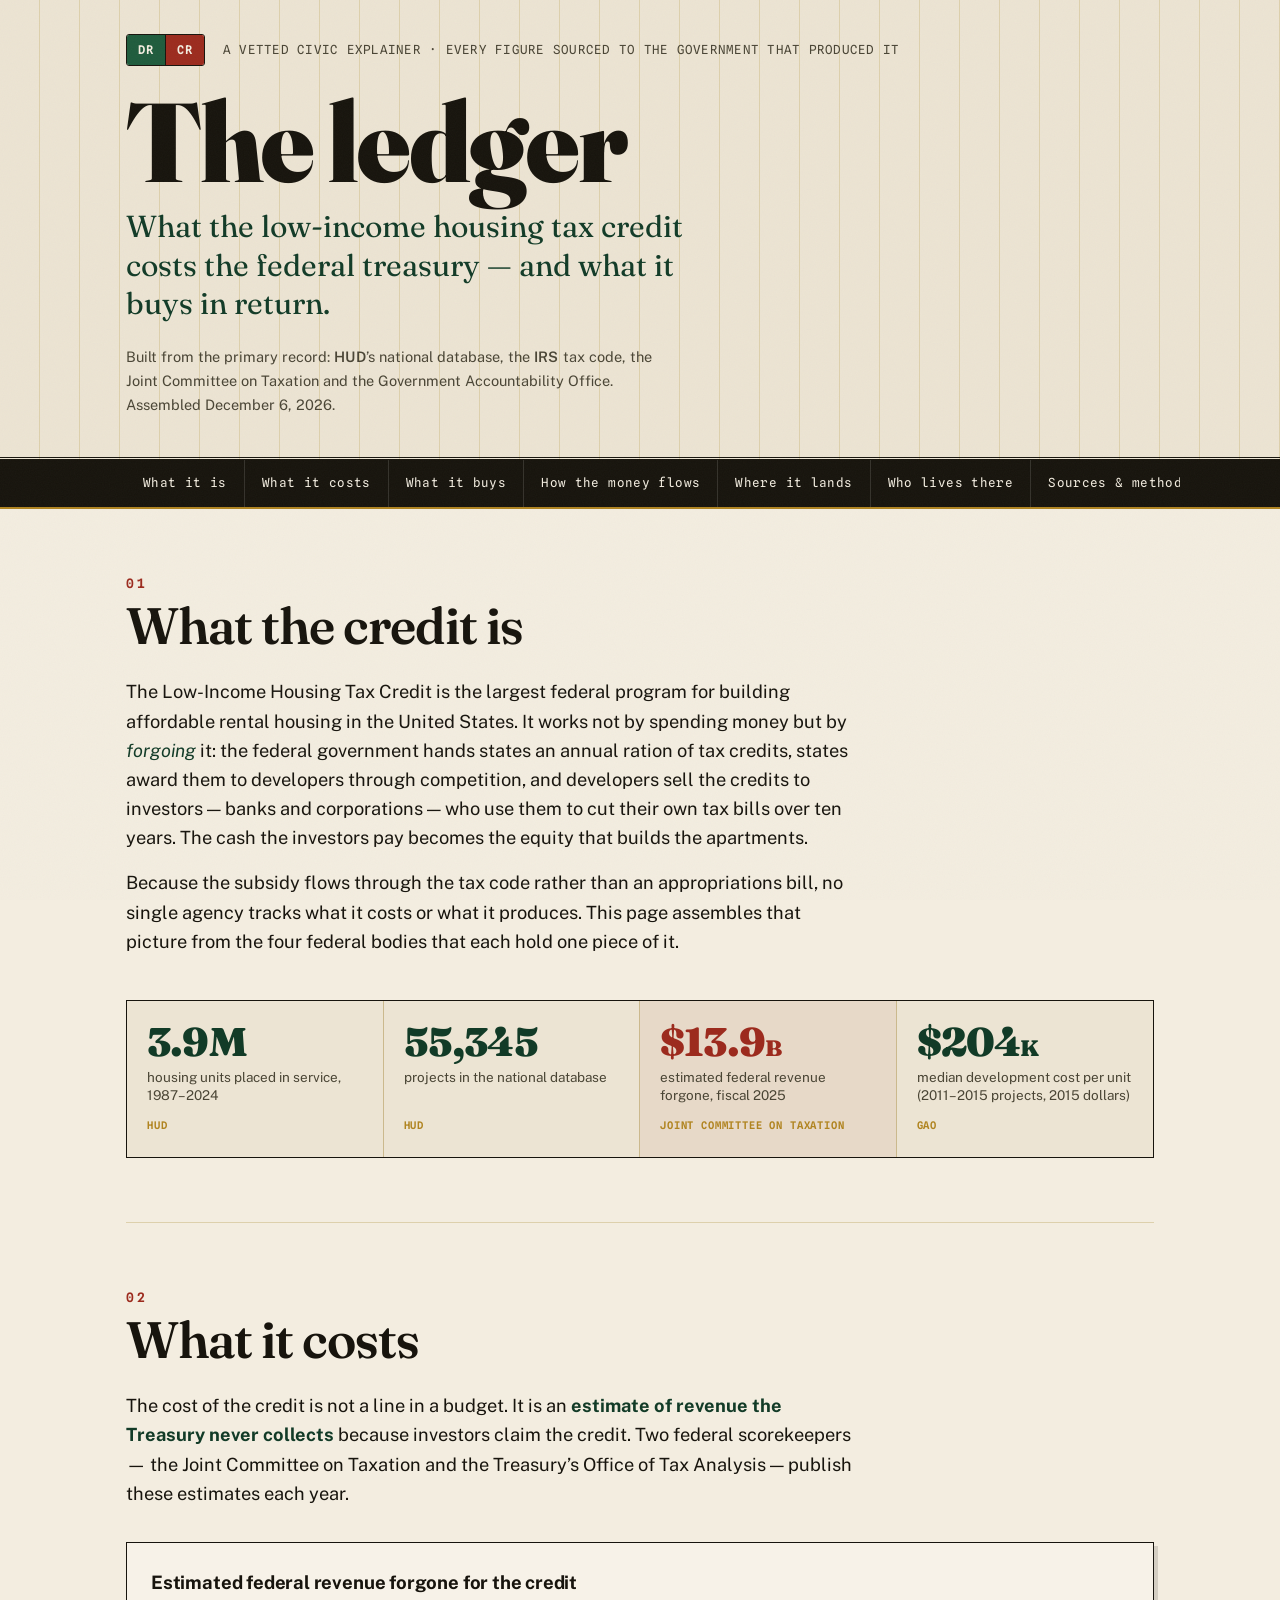
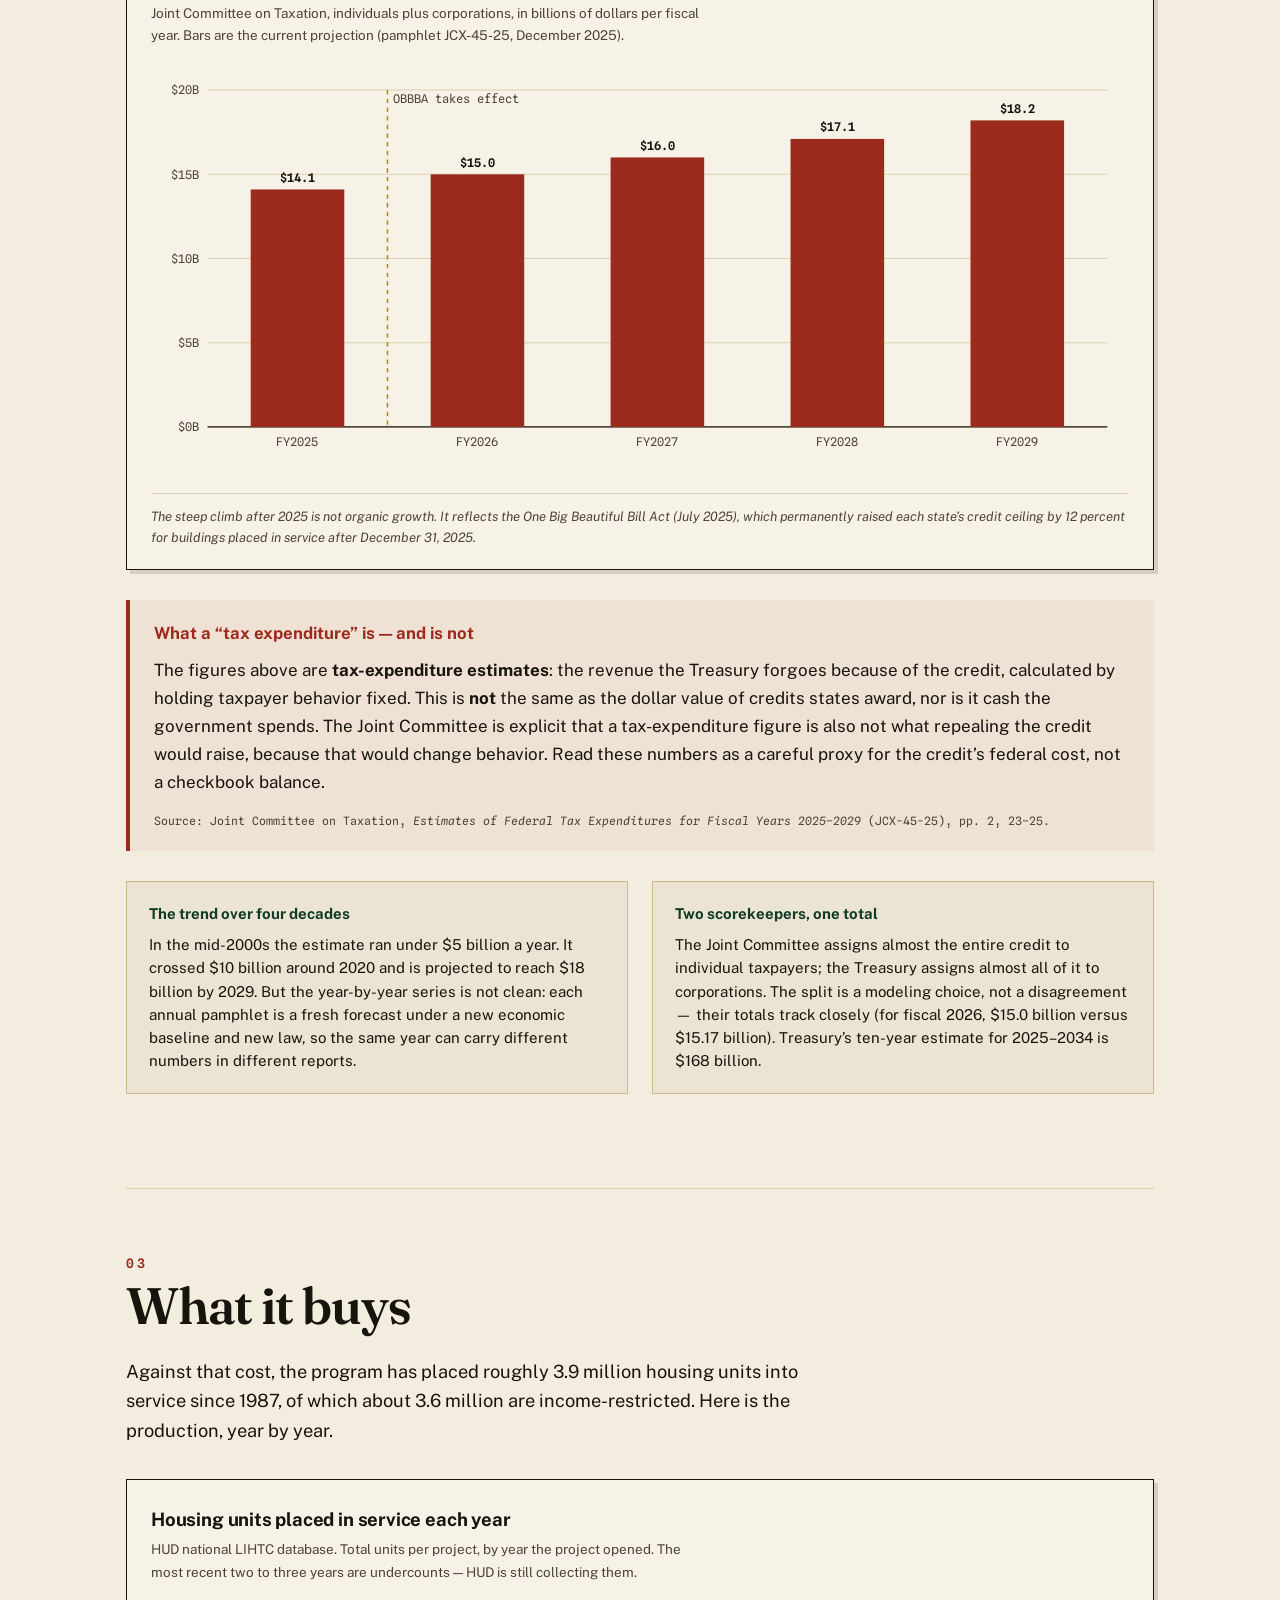
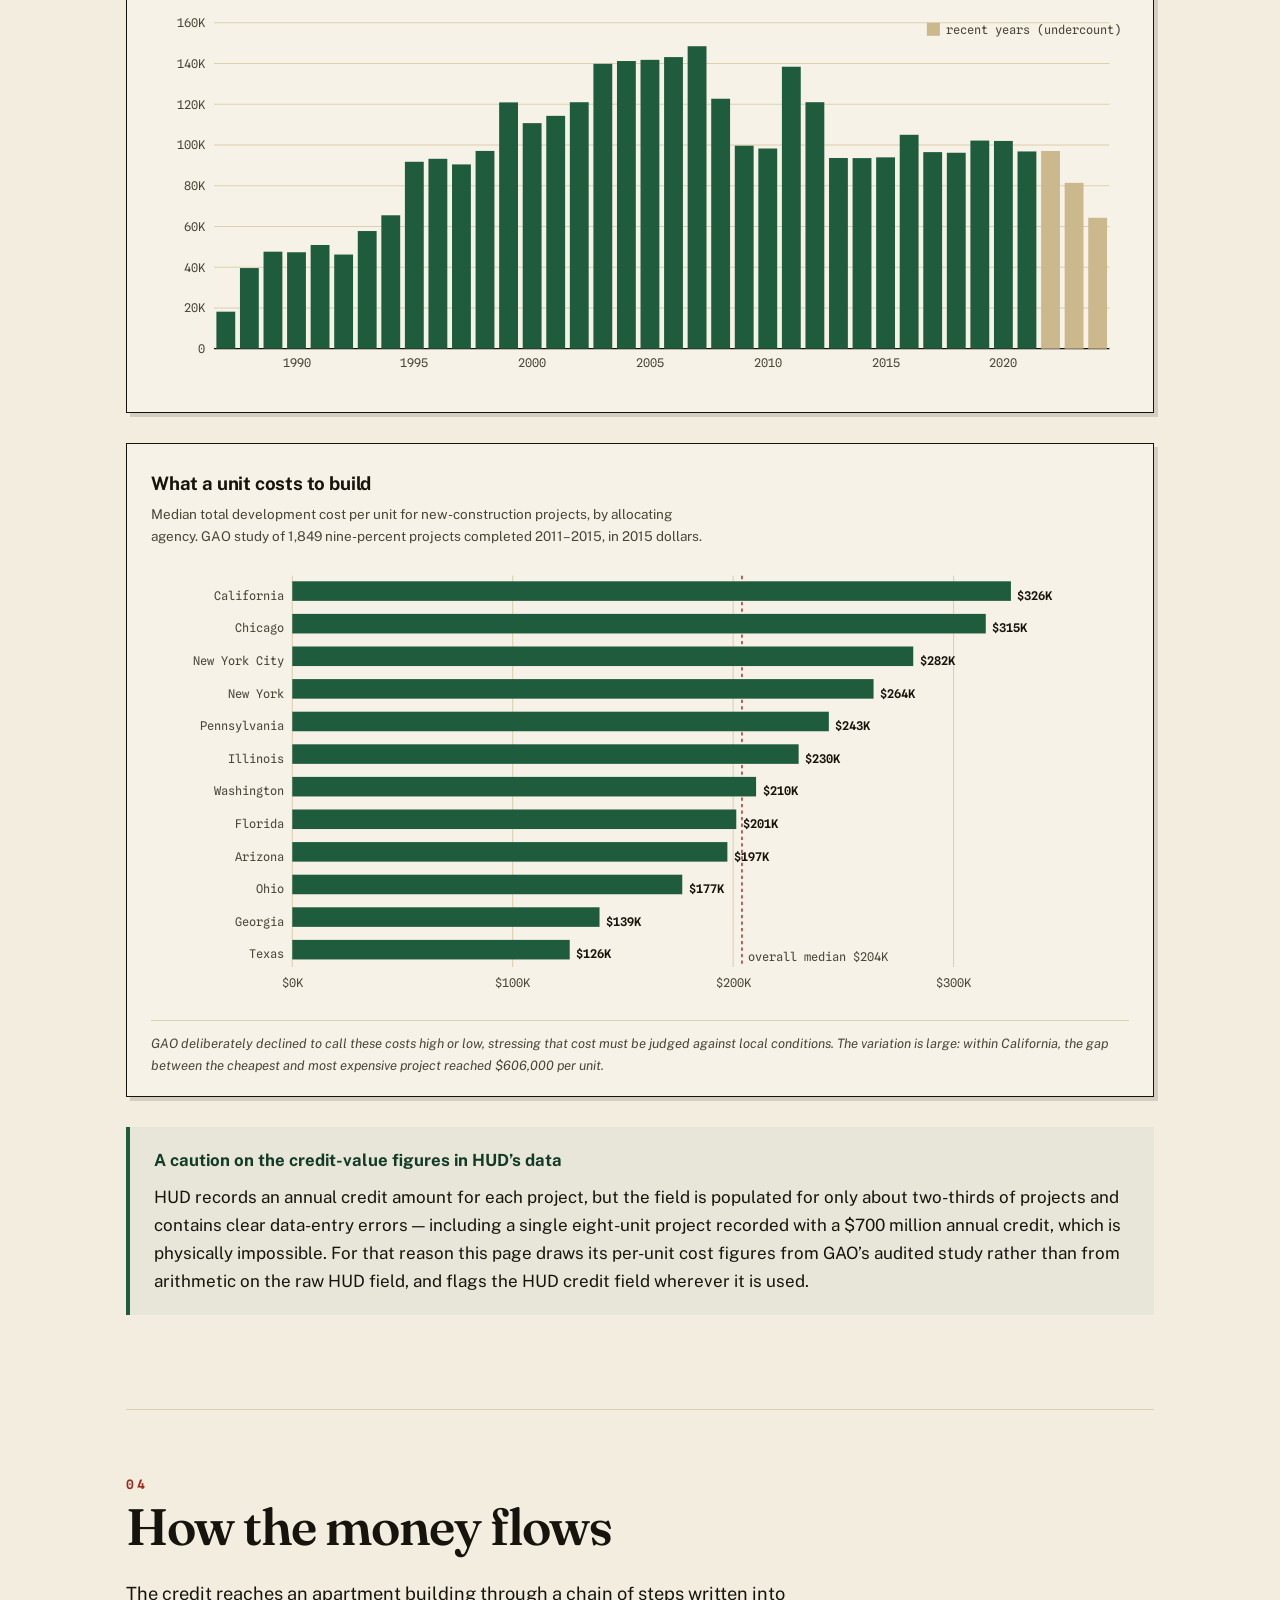
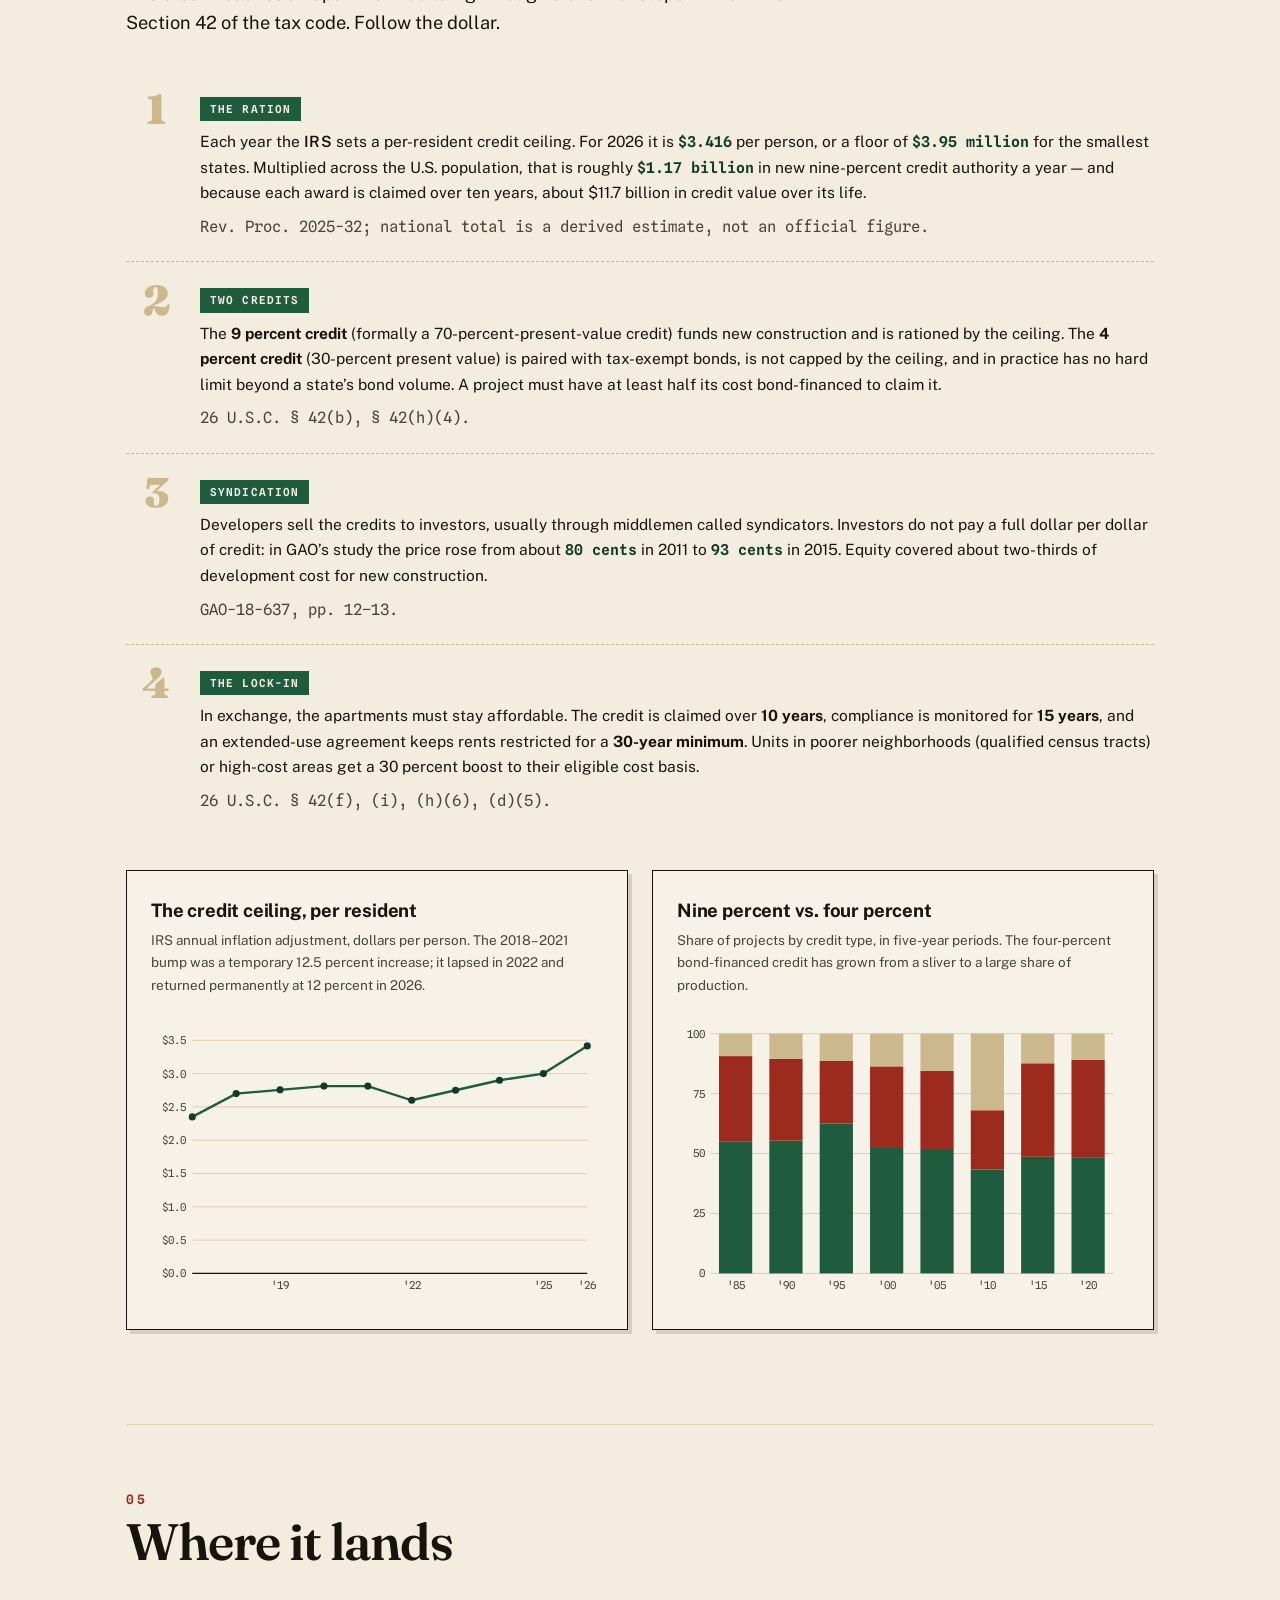
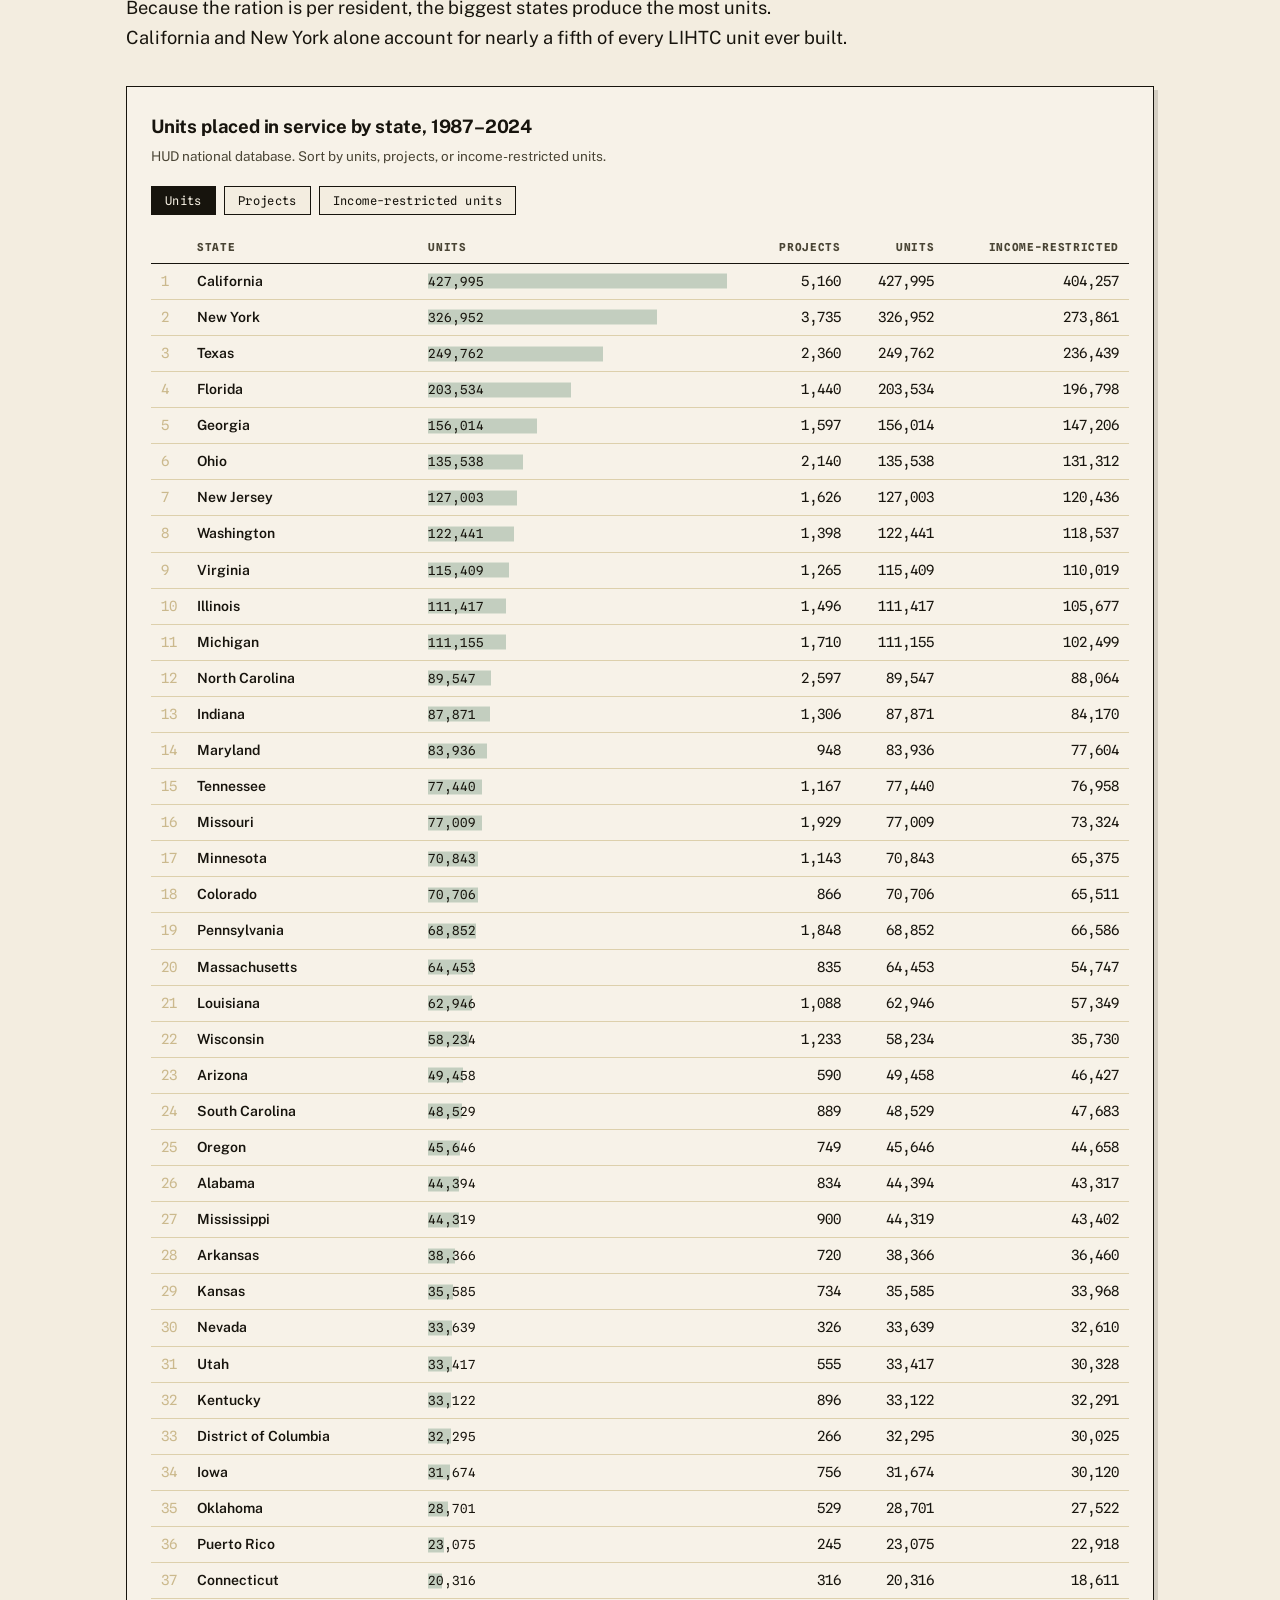
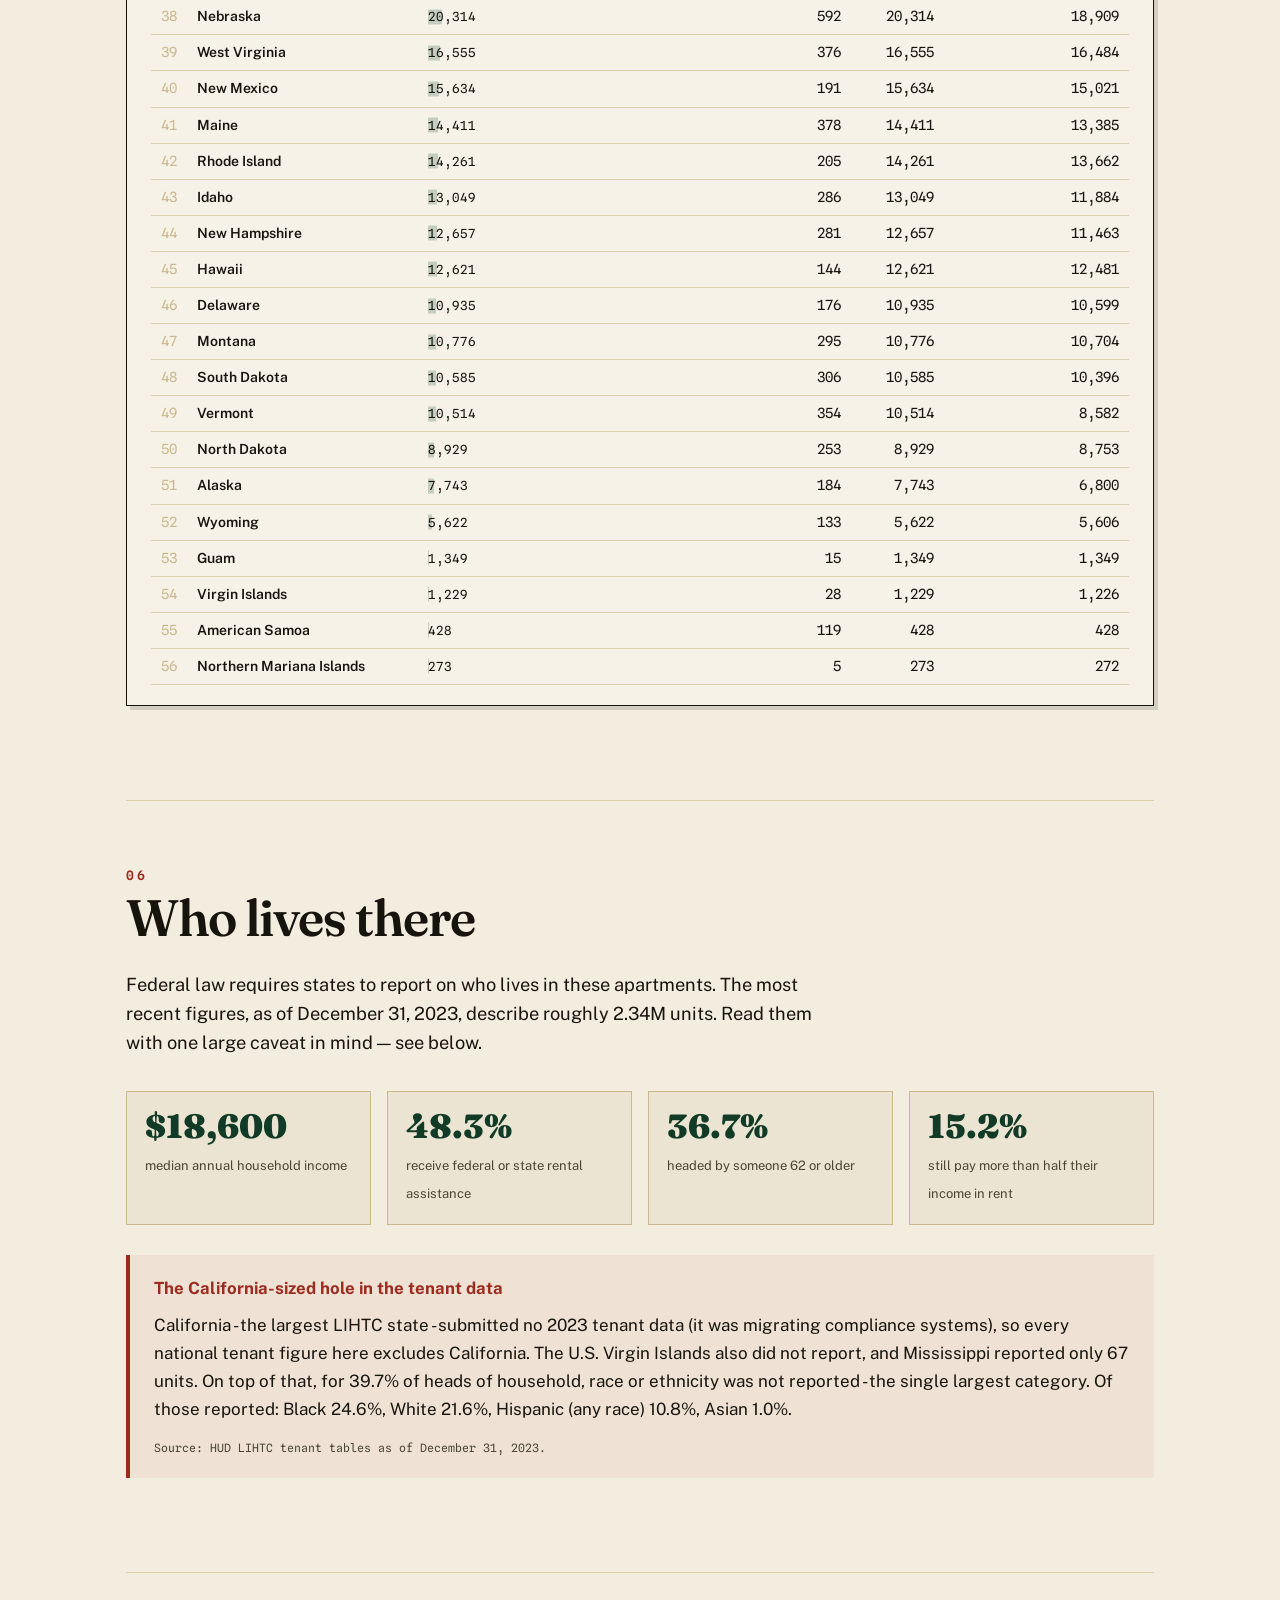
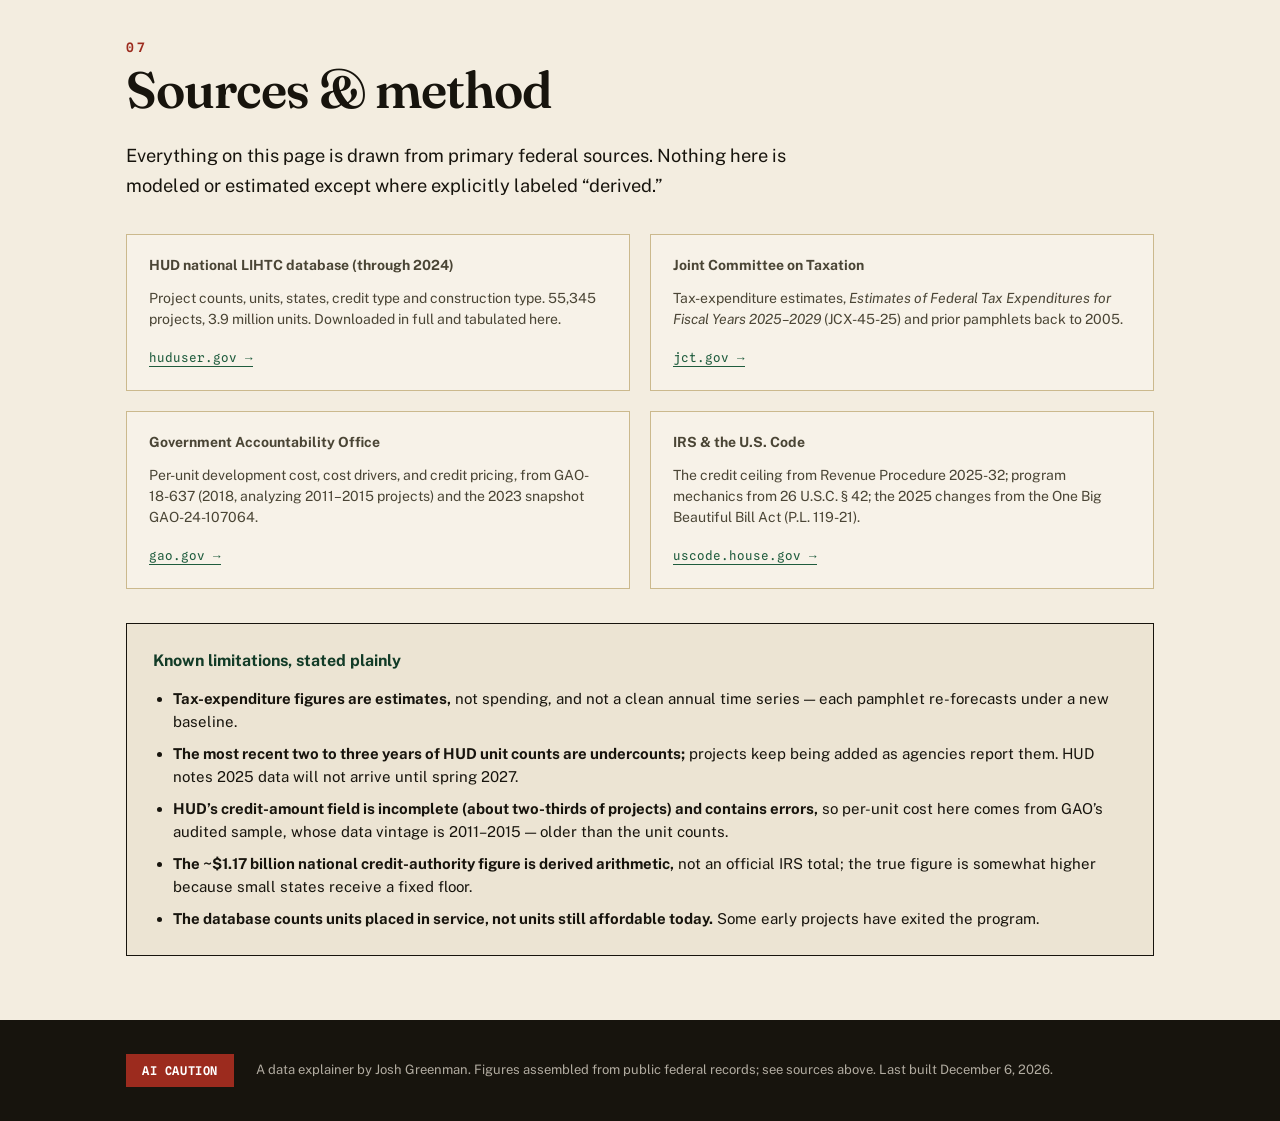
==== index.html @ c13b9214 "Serve site from repo root for GitHub Pages Co-Authored-By: Claude Opus 4.8 <noreply@anthropic.com>" ====
<!DOCTYPE html>
<html lang="en">
<head>
<meta charset="utf-8" />
<meta name="viewport" content="width=device-width, initial-scale=1" />
<title>The ledger: what the low-income housing tax credit costs, and what it buys</title>
<meta name="description" content="A carefully sourced explainer on the Low-Income Housing Tax Credit (LIHTC) — its federal cost and the housing it produces, built entirely from HUD, IRS, the Joint Committee on Taxation and GAO." />
<link rel="preconnect" href="https://fonts.googleapis.com">
<link rel="preconnect" href="https://fonts.gstatic.com" crossorigin>
<link href="https://fonts.googleapis.com/css2?family=Fraunces:opsz,wght@9..144,400;9..144,500;9..144,600;9..144,900&family=Public+Sans:ital,wght@0,400;0,500;0,600;0,700;1,400&family=Spline+Sans+Mono:wght@400;500;600&display=swap" rel="stylesheet">
<link rel="stylesheet" href="style.css" />
</head>
<body>
<div class="grain" aria-hidden="true"></div>

<header class="masthead">
  <div class="wrap">
    <div class="mast-row">
      <div class="ledger-mark" aria-hidden="true">
        <span>DR</span><span>CR</span>
      </div>
      <p class="kicker">A vetted civic explainer &middot; every figure sourced to the government that produced it</p>
    </div>
    <h1>The ledger</h1>
    <p class="subhead">What the low-income housing tax credit costs the federal treasury &mdash; and what it buys in return.</p>
    <p class="byline">Built from the primary record: <abbr>HUD</abbr>&rsquo;s national database, the <abbr>IRS</abbr> tax code, the Joint Committee on Taxation and the Government Accountability Office. <span id="build-date"></span></p>
  </div>
</header>

<nav class="tabnav" aria-label="Section navigation">
  <div class="wrap">
    <a href="#what">What it is</a>
    <a href="#cost">What it costs</a>
    <a href="#buys">What it buys</a>
    <a href="#flow">How the money flows</a>
    <a href="#where">Where it lands</a>
    <a href="#tenants">Who lives there</a>
    <a href="#method">Sources &amp; method</a>
  </div>
</nav>

<main class="wrap">

  <!-- WHAT IT IS -->
  <section id="what" class="reveal">
    <p class="sec-num">01</p>
    <h2>What the credit is</h2>
    <div class="lede">
      <p>The Low-Income Housing Tax Credit is the largest federal program for building affordable rental housing in the United States. It works not by spending money but by <em>forgoing</em> it: the federal government hands states an annual ration of tax credits, states award them to developers through competition, and developers sell the credits to investors &mdash; banks and corporations &mdash; who use them to cut their own tax bills over ten years. The cash the investors pay becomes the equity that builds the apartments.</p>
      <p>Because the subsidy flows through the tax code rather than an appropriations bill, no single agency tracks what it costs or what it produces. This page assembles that picture from the four federal bodies that each hold one piece of it.</p>
    </div>

    <div class="statband">
      <div class="stat">
        <span class="stat-fig" data-count="3.9">3.9M</span>
        <span class="stat-lab">housing units placed in service, 1987&ndash;2024</span>
        <span class="stat-src">HUD</span>
      </div>
      <div class="stat">
        <span class="stat-fig" data-count="55345">55,345</span>
        <span class="stat-lab">projects in the national database</span>
        <span class="stat-src">HUD</span>
      </div>
      <div class="stat cost">
        <span class="stat-fig">$13.9<span class="unit">B</span></span>
        <span class="stat-lab">estimated federal revenue forgone, fiscal 2025</span>
        <span class="stat-src">Joint Committee on Taxation</span>
      </div>
      <div class="stat">
        <span class="stat-fig">$204<span class="unit">K</span></span>
        <span class="stat-lab">median development cost per unit (2011&ndash;2015 projects, 2015 dollars)</span>
        <span class="stat-src">GAO</span>
      </div>
    </div>
  </section>

  <!-- WHAT IT COSTS -->
  <section id="cost" class="reveal">
    <p class="sec-num">02</p>
    <h2>What it costs</h2>
    <p class="sec-intro">The cost of the credit is not a line in a budget. It is an <strong>estimate of revenue the Treasury never collects</strong> because investors claim the credit. Two federal scorekeepers &mdash; the Joint Committee on Taxation and the Treasury&rsquo;s Office of Tax Analysis &mdash; publish these estimates each year.</p>

    <div class="chart-card">
      <h3>Estimated federal revenue forgone for the credit</h3>
      <p class="chart-sub">Joint Committee on Taxation, individuals plus corporations, in billions of dollars per fiscal year. Bars are the current projection (pamphlet JCX-45-25, December 2025).</p>
      <div id="chart-taxexp" class="chart"></div>
      <p class="chart-note">The steep climb after 2025 is not organic growth. It reflects the One Big Beautiful Bill Act (July 2025), which permanently raised each state&rsquo;s credit ceiling by 12 percent for buildings placed in service after December 31, 2025.</p>
    </div>

    <div class="callout warn">
      <p class="callout-h">What a &ldquo;tax expenditure&rdquo; is &mdash; and is not</p>
      <p>The figures above are <strong>tax-expenditure estimates</strong>: the revenue the Treasury forgoes because of the credit, calculated by holding taxpayer behavior fixed. This is <strong>not</strong> the same as the dollar value of credits states award, nor is it cash the government spends. The Joint Committee is explicit that a tax-expenditure figure is also not what repealing the credit would raise, because that would change behavior. Read these numbers as a careful proxy for the credit&rsquo;s federal cost, not a checkbook balance.</p>
      <p class="src-line">Source: Joint Committee on Taxation, <cite>Estimates of Federal Tax Expenditures for Fiscal Years 2025&ndash;2029</cite> (JCX-45-25), pp. 2, 23&ndash;25.</p>
    </div>

    <div class="two-col">
      <div class="minicard">
        <p class="mini-h">The trend over four decades</p>
        <p>In the mid-2000s the estimate ran under $5 billion a year. It crossed $10 billion around 2020 and is projected to reach $18 billion by 2029. But the year-by-year series is not clean: each annual pamphlet is a fresh forecast under a new economic baseline and new law, so the same year can carry different numbers in different reports.</p>
      </div>
      <div class="minicard">
        <p class="mini-h">Two scorekeepers, one total</p>
        <p>The Joint Committee assigns almost the entire credit to individual taxpayers; the Treasury assigns almost all of it to corporations. The split is a modeling choice, not a disagreement &mdash; their totals track closely (for fiscal 2026, $15.0 billion versus $15.17 billion). Treasury&rsquo;s ten-year estimate for 2025&ndash;2034 is $168 billion.</p>
      </div>
    </div>
  </section>

  <!-- WHAT IT BUYS -->
  <section id="buys" class="reveal">
    <p class="sec-num">03</p>
    <h2>What it buys</h2>
    <p class="sec-intro">Against that cost, the program has placed roughly 3.9 million housing units into service since 1987, of which about 3.6 million are income-restricted. Here is the production, year by year.</p>

    <div class="chart-card">
      <h3>Housing units placed in service each year</h3>
      <p class="chart-sub">HUD national LIHTC database. Total units per project, by year the project opened. The most recent two to three years are undercounts &mdash; HUD is still collecting them.</p>
      <div id="chart-units" class="chart"></div>
    </div>

    <div class="chart-card">
      <h3>What a unit costs to build</h3>
      <p class="chart-sub">Median total development cost per unit for new-construction projects, by allocating agency. GAO study of 1,849 nine-percent projects completed 2011&ndash;2015, in 2015 dollars.</p>
      <div id="chart-gao" class="chart"></div>
      <p class="chart-note">GAO deliberately declined to call these costs high or low, stressing that cost must be judged against local conditions. The variation is large: within California, the gap between the cheapest and most expensive project reached $606,000 per unit.</p>
    </div>

    <div class="callout">
      <p class="callout-h">A caution on the credit-value figures in HUD&rsquo;s data</p>
      <p>HUD records an annual credit amount for each project, but the field is populated for only about two-thirds of projects and contains clear data-entry errors &mdash; including a single eight-unit project recorded with a $700 million annual credit, which is physically impossible. For that reason this page draws its per-unit cost figures from GAO&rsquo;s audited study rather than from arithmetic on the raw HUD field, and flags the HUD credit field wherever it is used.</p>
    </div>
  </section>

  <!-- HOW THE MONEY FLOWS -->
  <section id="flow" class="reveal">
    <p class="sec-num">04</p>
    <h2>How the money flows</h2>
    <p class="sec-intro">The credit reaches an apartment building through a chain of steps written into Section 42 of the tax code. Follow the dollar.</p>

    <ol class="flow">
      <li>
        <span class="flow-step">The ration</span>
        <p>Each year the <abbr>IRS</abbr> sets a per-resident credit ceiling. For 2026 it is <strong class="fig">$3.416</strong> per person, or a floor of <strong class="fig">$3.95 million</strong> for the smallest states. Multiplied across the U.S. population, that is roughly <strong class="fig">$1.17 billion</strong> in new nine-percent credit authority a year &mdash; and because each award is claimed over ten years, about $11.7 billion in credit value over its life.</p>
        <p class="src-line">Rev. Proc. 2025-32; national total is a derived estimate, not an official figure.</p>
      </li>
      <li>
        <span class="flow-step">Two credits</span>
        <p>The <strong>9 percent credit</strong> (formally a 70-percent-present-value credit) funds new construction and is rationed by the ceiling. The <strong>4 percent credit</strong> (30-percent present value) is paired with tax-exempt bonds, is not capped by the ceiling, and in practice has no hard limit beyond a state&rsquo;s bond volume. A project must have at least half its cost bond-financed to claim it.</p>
        <p class="src-line">26 U.S.C. &sect; 42(b), &sect; 42(h)(4).</p>
      </li>
      <li>
        <span class="flow-step">Syndication</span>
        <p>Developers sell the credits to investors, usually through middlemen called syndicators. Investors do not pay a full dollar per dollar of credit: in GAO&rsquo;s study the price rose from about <strong class="fig">80 cents</strong> in 2011 to <strong class="fig">93 cents</strong> in 2015. Equity covered about two-thirds of development cost for new construction.</p>
        <p class="src-line">GAO-18-637, pp. 12&ndash;13.</p>
      </li>
      <li>
        <span class="flow-step">The lock-in</span>
        <p>In exchange, the apartments must stay affordable. The credit is claimed over <strong>10 years</strong>, compliance is monitored for <strong>15 years</strong>, and an extended-use agreement keeps rents restricted for a <strong>30-year minimum</strong>. Units in poorer neighborhoods (qualified census tracts) or high-cost areas get a 30 percent boost to their eligible cost basis.</p>
        <p class="src-line">26 U.S.C. &sect; 42(f), (i), (h)(6), (d)(5).</p>
      </li>
    </ol>

    <div class="two-col">
      <div class="chart-card slim">
        <h3>The credit ceiling, per resident</h3>
        <p class="chart-sub">IRS annual inflation adjustment, dollars per person. The 2018&ndash;2021 bump was a temporary 12.5 percent increase; it lapsed in 2022 and returned permanently at 12 percent in 2026.</p>
        <div id="chart-ceiling" class="chart"></div>
      </div>
      <div class="chart-card slim">
        <h3>Nine percent vs. four percent</h3>
        <p class="chart-sub">Share of projects by credit type, in five-year periods. The four-percent bond-financed credit has grown from a sliver to a large share of production.</p>
        <div id="chart-credittype" class="chart"></div>
      </div>
    </div>
  </section>

  <!-- WHERE IT LANDS -->
  <section id="where" class="reveal">
    <p class="sec-num">05</p>
    <h2>Where it lands</h2>
    <p class="sec-intro">Because the ration is per resident, the biggest states produce the most units. California and New York alone account for nearly a fifth of every LIHTC unit ever built.</p>
    <div class="chart-card">
      <h3>Units placed in service by state, 1987&ndash;2024</h3>
      <p class="chart-sub">HUD national database. Sort by units, projects, or income-restricted units.</p>
      <div class="table-controls" id="state-sort"></div>
      <div id="state-table"></div>
    </div>
  </section>

  <!-- TENANTS -->
  <section id="tenants" class="reveal">
    <p class="sec-num">06</p>
    <h2>Who lives there</h2>
    <p class="sec-intro" id="tenants-intro">Loading tenant data from HUD&rsquo;s annual report&hellip;</p>
    <div id="tenants-body"></div>
  </section>

  <!-- METHOD -->
  <section id="method" class="reveal">
    <p class="sec-num">07</p>
    <h2>Sources &amp; method</h2>
    <p class="sec-intro">Everything on this page is drawn from primary federal sources. Nothing here is modeled or estimated except where explicitly labeled &ldquo;derived.&rdquo;</p>

    <div class="src-grid">
      <div class="src-item">
        <p class="src-name">HUD national LIHTC database (through 2024)</p>
        <p>Project counts, units, states, credit type and construction type. 55,345 projects, 3.9 million units. Downloaded in full and tabulated here.</p>
        <a href="https://www.huduser.gov/portal/datasets/lihtc/property.html" target="_blank" rel="noopener">huduser.gov &rarr;</a>
      </div>
      <div class="src-item">
        <p class="src-name">Joint Committee on Taxation</p>
        <p>Tax-expenditure estimates, <cite>Estimates of Federal Tax Expenditures for Fiscal Years 2025&ndash;2029</cite> (JCX-45-25) and prior pamphlets back to 2005.</p>
        <a href="https://www.jct.gov/publications/2025/jcx-45-25/" target="_blank" rel="noopener">jct.gov &rarr;</a>
      </div>
      <div class="src-item">
        <p class="src-name">Government Accountability Office</p>
        <p>Per-unit development cost, cost drivers, and credit pricing, from GAO-18-637 (2018, analyzing 2011&ndash;2015 projects) and the 2023 snapshot GAO-24-107064.</p>
        <a href="https://www.gao.gov/products/gao-18-637" target="_blank" rel="noopener">gao.gov &rarr;</a>
      </div>
      <div class="src-item">
        <p class="src-name">IRS &amp; the U.S. Code</p>
        <p>The credit ceiling from Revenue Procedure 2025-32; program mechanics from 26 U.S.C. &sect; 42; the 2025 changes from the One Big Beautiful Bill Act (P.L. 119-21).</p>
        <a href="https://uscode.house.gov/view.xhtml?req=(title:26%20section:42%20edition:prelim)" target="_blank" rel="noopener">uscode.house.gov &rarr;</a>
      </div>
    </div>

    <div class="method-notes">
      <p class="mini-h">Known limitations, stated plainly</p>
      <ul>
        <li><strong>Tax-expenditure figures are estimates,</strong> not spending, and not a clean annual time series &mdash; each pamphlet re-forecasts under a new baseline.</li>
        <li><strong>The most recent two to three years of HUD unit counts are undercounts;</strong> projects keep being added as agencies report them. HUD notes 2025 data will not arrive until spring 2027.</li>
        <li><strong>HUD&rsquo;s credit-amount field is incomplete (about two-thirds of projects) and contains errors,</strong> so per-unit cost here comes from GAO&rsquo;s audited sample, whose data vintage is 2011&ndash;2015 &mdash; older than the unit counts.</li>
        <li><strong>The ~$1.17 billion national credit-authority figure is derived arithmetic,</strong> not an official IRS total; the true figure is somewhat higher because small states receive a fixed floor.</li>
        <li><strong>The database counts units placed in service, not units still affordable today.</strong> Some early projects have exited the program.</li>
      </ul>
    </div>
  </section>

</main>

<footer class="foot">
  <div class="wrap">
    <button id="ai-caution" class="ai-btn" aria-haspopup="dialog">AI caution</button>
    <p class="foot-note">A data explainer by Josh Greenman. Figures assembled from public federal records; see sources above. Last built <span class="build-date-2"></span>.</p>
  </div>
</footer>

<div id="ai-popover" class="ai-popover" role="dialog" aria-label="A note on AI and accuracy" hidden>
  <button class="ai-close" aria-label="Close">&times;</button>
  <p class="ai-pop-h">A note on accuracy</p>
  <p>This page was assembled with the help of AI, working from primary federal documents. Every headline figure was extracted directly from the source named beside it and cross-checked, but AI can still introduce error. Before citing any number, confirm it against the original source linked in &ldquo;Sources &amp; method.&rdquo; Treat this as a guide to the record, not a replacement for it.</p>
</div>

<script src="app.js"></script>
</body>
</html>
---- style.css ----
:root{
  --paper:#f3ede0;
  --paper-2:#ece4d3;
  --ink:#17140d;
  --ink-soft:#4a4535;
  --rule:#cbb98d;
  --rule-soft:#ddd0ac;
  --green:#1f5c3d;
  --green-deep:#123b27;
  --red:#9c2b1e;
  --red-soft:#c25a48;
  --gold:#b08420;
  --shadow:rgba(23,20,13,.14);
  --maxw:1080px;
  --serif:"Fraunces",Georgia,serif;
  --sans:"Public Sans",system-ui,sans-serif;
  --mono:"Spline Sans Mono",ui-monospace,monospace;
}

*{box-sizing:border-box}
html{scroll-behavior:smooth}
body{
  margin:0;background:var(--paper);color:var(--ink);
  font-family:var(--sans);font-size:17px;line-height:1.65;
  -webkit-font-smoothing:antialiased;
  text-rendering:optimizeLegibility;
}
.wrap{max-width:var(--maxw);margin:0 auto;padding:0 26px}

/* grain */
.grain{
  position:fixed;inset:0;pointer-events:none;z-index:9999;opacity:.035;
  background-image:url("data:image/svg+xml,%3Csvg xmlns='http://www.w3.org/2000/svg' width='140' height='140'%3E%3Cfilter id='n'%3E%3CfeTurbulence type='fractalNoise' baseFrequency='0.85' numOctaves='3'/%3E%3C/filter%3E%3Crect width='100%25' height='100%25' filter='url(%23n)'/%3E%3C/svg%3E");
}

/* masthead */
.masthead{
  border-bottom:3px double var(--ink);
  background:
    repeating-linear-gradient(90deg,transparent,transparent 39px,var(--rule-soft) 39px,var(--rule-soft) 40px),
    var(--paper-2);
  padding:34px 0 40px;
  position:relative;
}
.mast-row{display:flex;align-items:center;gap:18px;margin-bottom:26px;flex-wrap:wrap}
.ledger-mark{
  display:flex;font-family:var(--mono);font-weight:600;font-size:12px;
  border:1.5px solid var(--ink);border-radius:3px;overflow:hidden;flex:none;
}
.ledger-mark span{padding:5px 11px;letter-spacing:.08em}
.ledger-mark span:first-child{background:var(--green);color:var(--paper);border-right:1.5px solid var(--ink)}
.ledger-mark span:last-child{background:var(--red);color:var(--paper)}
.kicker{
  font-family:var(--mono);font-size:12.5px;letter-spacing:.02em;color:var(--ink-soft);
  text-transform:uppercase;margin:0;
}
h1{
  font-family:var(--serif);font-weight:900;font-optical-sizing:auto;
  font-size:clamp(3.4rem,10vw,7rem);line-height:.9;letter-spacing:-.02em;
  margin:0 0 14px;
}
.subhead{
  font-family:var(--serif);font-weight:400;font-size:clamp(1.25rem,3.4vw,1.9rem);
  line-height:1.28;max-width:30ch;margin:0 0 22px;color:var(--green-deep);
}
.byline{font-size:14.5px;color:var(--ink-soft);max-width:62ch;margin:0}
abbr{text-decoration:none;font-variant:small-caps;letter-spacing:.02em;font-weight:600}

/* nav */
.tabnav{
  position:sticky;top:0;z-index:50;
  background:var(--ink);border-bottom:2px solid var(--gold);
}
.tabnav .wrap{display:flex;gap:0;overflow-x:auto;scrollbar-width:none}
.tabnav .wrap::-webkit-scrollbar{display:none}
.tabnav a{
  color:var(--paper);text-decoration:none;font-family:var(--mono);font-size:12.5px;
  letter-spacing:.03em;padding:13px 17px;white-space:nowrap;
  border-right:1px solid rgba(243,237,224,.14);transition:background .18s,color .18s;
}
.tabnav a:hover{background:var(--green);color:#fff}

/* sections */
main{padding:20px 0 60px}
section{padding:64px 0;border-bottom:1px solid var(--rule-soft)}
section:last-child{border-bottom:none}
.sec-num{
  font-family:var(--mono);font-size:13px;color:var(--red);font-weight:600;
  letter-spacing:.2em;margin:0 0 6px;
}
h2{
  font-family:var(--serif);font-weight:600;font-size:clamp(2rem,5.4vw,3.2rem);
  line-height:1;letter-spacing:-.02em;margin:0 0 26px;
}
h3{
  font-family:var(--sans);font-weight:700;font-size:1.16rem;letter-spacing:-.01em;
  margin:0 0 4px;
}
.lede p,.sec-intro{font-size:1.14rem;line-height:1.6;max-width:66ch}
.lede em,.sec-intro em{font-style:italic;color:var(--green-deep)}
.sec-intro{margin:0 0 34px;color:var(--ink)}
.sec-intro strong{color:var(--green-deep)}
p{margin:0 0 16px}

/* stat band */
.statband{
  display:grid;grid-template-columns:repeat(4,1fr);gap:0;margin-top:44px;
  border:1.5px solid var(--ink);background:var(--paper-2);
}
.stat{
  padding:22px 20px;border-right:1px solid var(--rule);
  display:flex;flex-direction:column;gap:7px;position:relative;
}
.stat:last-child{border-right:none}
.stat.cost{background:rgba(156,43,30,.06)}
.stat-fig{
  font-family:var(--serif);font-weight:900;font-size:2.5rem;line-height:.95;
  color:var(--green-deep);letter-spacing:-.02em;
}
.stat.cost .stat-fig{color:var(--red)}
.stat-fig .unit{font-size:1.4rem;vertical-align:baseline}
.stat-lab{font-size:13.5px;line-height:1.35;color:var(--ink-soft)}
.stat-src{
  font-family:var(--mono);font-size:10.5px;letter-spacing:.08em;text-transform:uppercase;
  color:var(--gold);margin-top:auto;padding-top:6px;font-weight:600;
}

/* chart cards */
.chart-card{
  border:1.5px solid var(--ink);background:#f7f2e8;margin:30px 0;
  padding:24px 24px 20px;box-shadow:4px 4px 0 var(--shadow);
}
.chart-card.slim{margin:0}
.chart-sub{font-size:13.5px;color:var(--ink-soft);max-width:70ch;margin:0 0 18px}
.chart{width:100%;position:relative}
.chart svg{display:block;width:100%;height:auto;overflow:visible}
.chart-note{
  font-size:13px;color:var(--ink-soft);border-top:1px solid var(--rule-soft);
  padding-top:12px;margin:16px 0 0;font-style:italic;
}

/* chart svg element styling */
.axis-line{stroke:var(--ink);stroke-width:1.2}
.grid-line{stroke:var(--rule-soft);stroke-width:1}
.tick-txt{font-family:var(--mono);font-size:11px;fill:var(--ink-soft)}
.bar-lab{font-family:var(--mono);font-size:11px;fill:var(--ink-soft)}
.val-lab{font-family:var(--mono);font-size:11px;fill:var(--ink);font-weight:600}
.bar{transition:opacity .15s}
.bar:hover{opacity:.78}

/* callouts */
.callout{
  border-left:4px solid var(--green);background:rgba(31,92,61,.05);
  padding:20px 24px;margin:30px 0;
}
.callout.warn{border-left-color:var(--red);background:rgba(156,43,30,.055)}
.callout-h{font-family:var(--sans);font-weight:700;font-size:1.05rem;margin:0 0 8px;color:var(--green-deep)}
.callout.warn .callout-h{color:var(--red)}
.callout p:last-child{margin-bottom:0}
.src-line{font-family:var(--mono);font-size:11.5px;color:var(--ink-soft);margin-top:10px}
cite{font-style:italic}

/* two column */
.two-col{display:grid;grid-template-columns:1fr 1fr;gap:24px;margin:30px 0}
.minicard{border:1px solid var(--rule);padding:20px 22px;background:var(--paper-2)}
.mini-h{font-family:var(--sans);font-weight:700;font-size:1rem;margin:0 0 8px;color:var(--green-deep)}
.minicard p:last-child{margin-bottom:0}
.minicard p{font-size:15px;line-height:1.55}

/* flow list */
.flow{list-style:none;counter-reset:flow;padding:0;margin:0 0 34px}
.flow li{
  position:relative;padding:22px 0 22px 74px;border-bottom:1px dashed var(--rule);
}
.flow li:last-child{border-bottom:none}
.flow li::before{
  counter-increment:flow;content:counter(flow);
  position:absolute;left:0;top:22px;
  font-family:var(--serif);font-weight:900;font-size:2.6rem;line-height:.8;
  color:var(--rule);width:60px;text-align:center;
}
.flow-step{
  display:inline-block;font-family:var(--mono);font-size:11px;letter-spacing:.1em;
  text-transform:uppercase;color:var(--paper);background:var(--green);
  padding:3px 10px;margin-bottom:8px;font-weight:600;
}
.flow p{font-size:15.5px;margin:0 0 8px}
.flow p:last-child{margin-bottom:0}
.fig{font-family:var(--mono);color:var(--green-deep);font-weight:600;font-size:.96em}

/* state table */
.table-controls{display:flex;gap:8px;margin-bottom:16px;flex-wrap:wrap}
.table-controls button{
  font-family:var(--mono);font-size:12px;letter-spacing:.03em;
  border:1.3px solid var(--ink);background:var(--paper);color:var(--ink);
  padding:6px 13px;cursor:pointer;transition:all .15s;
}
.table-controls button.active,.table-controls button:hover{background:var(--ink);color:var(--paper)}
.stbl{width:100%;border-collapse:collapse;font-size:14px}
.stbl th{
  text-align:left;font-family:var(--mono);font-size:11px;letter-spacing:.06em;
  text-transform:uppercase;color:var(--ink-soft);padding:7px 10px;
  border-bottom:1.5px solid var(--ink);
}
.stbl th.num,.stbl td.num{text-align:right;font-family:var(--mono)}
.stbl td{padding:6px 10px;border-bottom:1px solid var(--rule-soft)}
.stbl tr:hover td{background:rgba(31,92,61,.045)}
.stbl .rank{color:var(--rule);font-family:var(--mono);width:34px}
.stbl .barcell{position:relative;width:34%}
.stbl .barfill{
  position:absolute;left:10px;top:50%;transform:translateY(-50%);
  height:15px;background:var(--green);opacity:.24;
}
.stbl .stname{font-weight:600}

/* tenants */
.tstat-grid{display:grid;grid-template-columns:repeat(4,1fr);gap:16px;margin:24px 0}
.tstat{border:1px solid var(--rule);padding:18px 18px;background:var(--paper-2)}
.tstat .tfig{font-family:var(--serif);font-weight:900;font-size:2.1rem;color:var(--green-deep);line-height:1;display:block;margin-bottom:6px}
.tstat .tlab{font-size:13px;color:var(--ink-soft);line-height:1.35}

/* sources */
.src-grid{display:grid;grid-template-columns:1fr 1fr;gap:20px;margin:20px 0 34px}
.src-item{border:1px solid var(--rule);padding:20px 22px;background:#f7f2e8}
.src-name{font-family:var(--sans);font-weight:700;font-size:1rem;margin:0 0 8px;color:var(--ink)}
.src-item p{font-size:14px;line-height:1.5;color:var(--ink-soft);margin:0 0 12px}
.src-item a{font-family:var(--mono);font-size:12.5px;color:var(--green);text-decoration:none;border-bottom:1px solid var(--green);padding-bottom:1px}
.src-item a:hover{color:var(--red);border-color:var(--red)}
.method-notes{border:1.5px solid var(--ink);padding:24px 26px;background:var(--paper-2)}
.method-notes ul{margin:14px 0 0;padding-left:20px}
.method-notes li{font-size:15px;line-height:1.5;margin-bottom:10px}
.method-notes li:last-child{margin-bottom:0}

/* footer */
.foot{background:var(--ink);color:var(--paper);padding:34px 0}
.foot .wrap{display:flex;align-items:center;gap:22px;flex-wrap:wrap}
.ai-btn{
  font-family:var(--mono);font-size:12px;letter-spacing:.05em;text-transform:uppercase;
  background:var(--red);color:#fff;border:none;padding:9px 16px;cursor:pointer;font-weight:600;
  transition:background .18s;
}
.ai-btn:hover{background:var(--red-soft)}
.foot-note{font-size:13px;color:rgba(243,237,224,.7);margin:0;flex:1;min-width:220px}

/* ai popover */
.ai-popover{
  position:fixed;bottom:90px;left:50%;transform:translateX(-50%);z-index:200;
  background:var(--green-deep);color:var(--paper);max-width:440px;width:calc(100% - 40px);
  padding:26px 28px;border:2px solid var(--gold);box-shadow:0 18px 40px rgba(0,0,0,.4);
}
.ai-popover[hidden]{display:none}
.ai-pop-h{font-family:var(--serif);font-weight:600;font-size:1.4rem;margin:0 0 10px}
.ai-popover p{font-size:14.5px;line-height:1.55;margin:0}
.ai-close{position:absolute;top:10px;right:14px;background:none;border:none;color:var(--paper);font-size:26px;cursor:pointer;line-height:1}

/* reveal animation */
.reveal{opacity:0;transform:translateY(18px);transition:opacity .7s ease,transform .7s ease}
.reveal.in{opacity:1;transform:none}

/* responsive */
@media(max-width:820px){
  .statband{grid-template-columns:1fr 1fr}
  .stat:nth-child(2){border-right:none}
  .stat{border-bottom:1px solid var(--rule)}
  .two-col{grid-template-columns:1fr}
  .src-grid{grid-template-columns:1fr}
  .tstat-grid{grid-template-columns:1fr 1fr}
}
@media(max-width:520px){
  body{font-size:16px}
  .statband{grid-template-columns:1fr}
  .stat{border-right:none;border-bottom:1px solid var(--rule)}
  .tstat-grid{grid-template-columns:1fr}
  .flow li{padding-left:0;padding-top:52px}
  .flow li::before{top:0;left:0;text-align:left}
}
@media(prefers-reduced-motion:reduce){
  .reveal{opacity:1;transform:none;transition:none}
  html{scroll-behavior:auto}
}
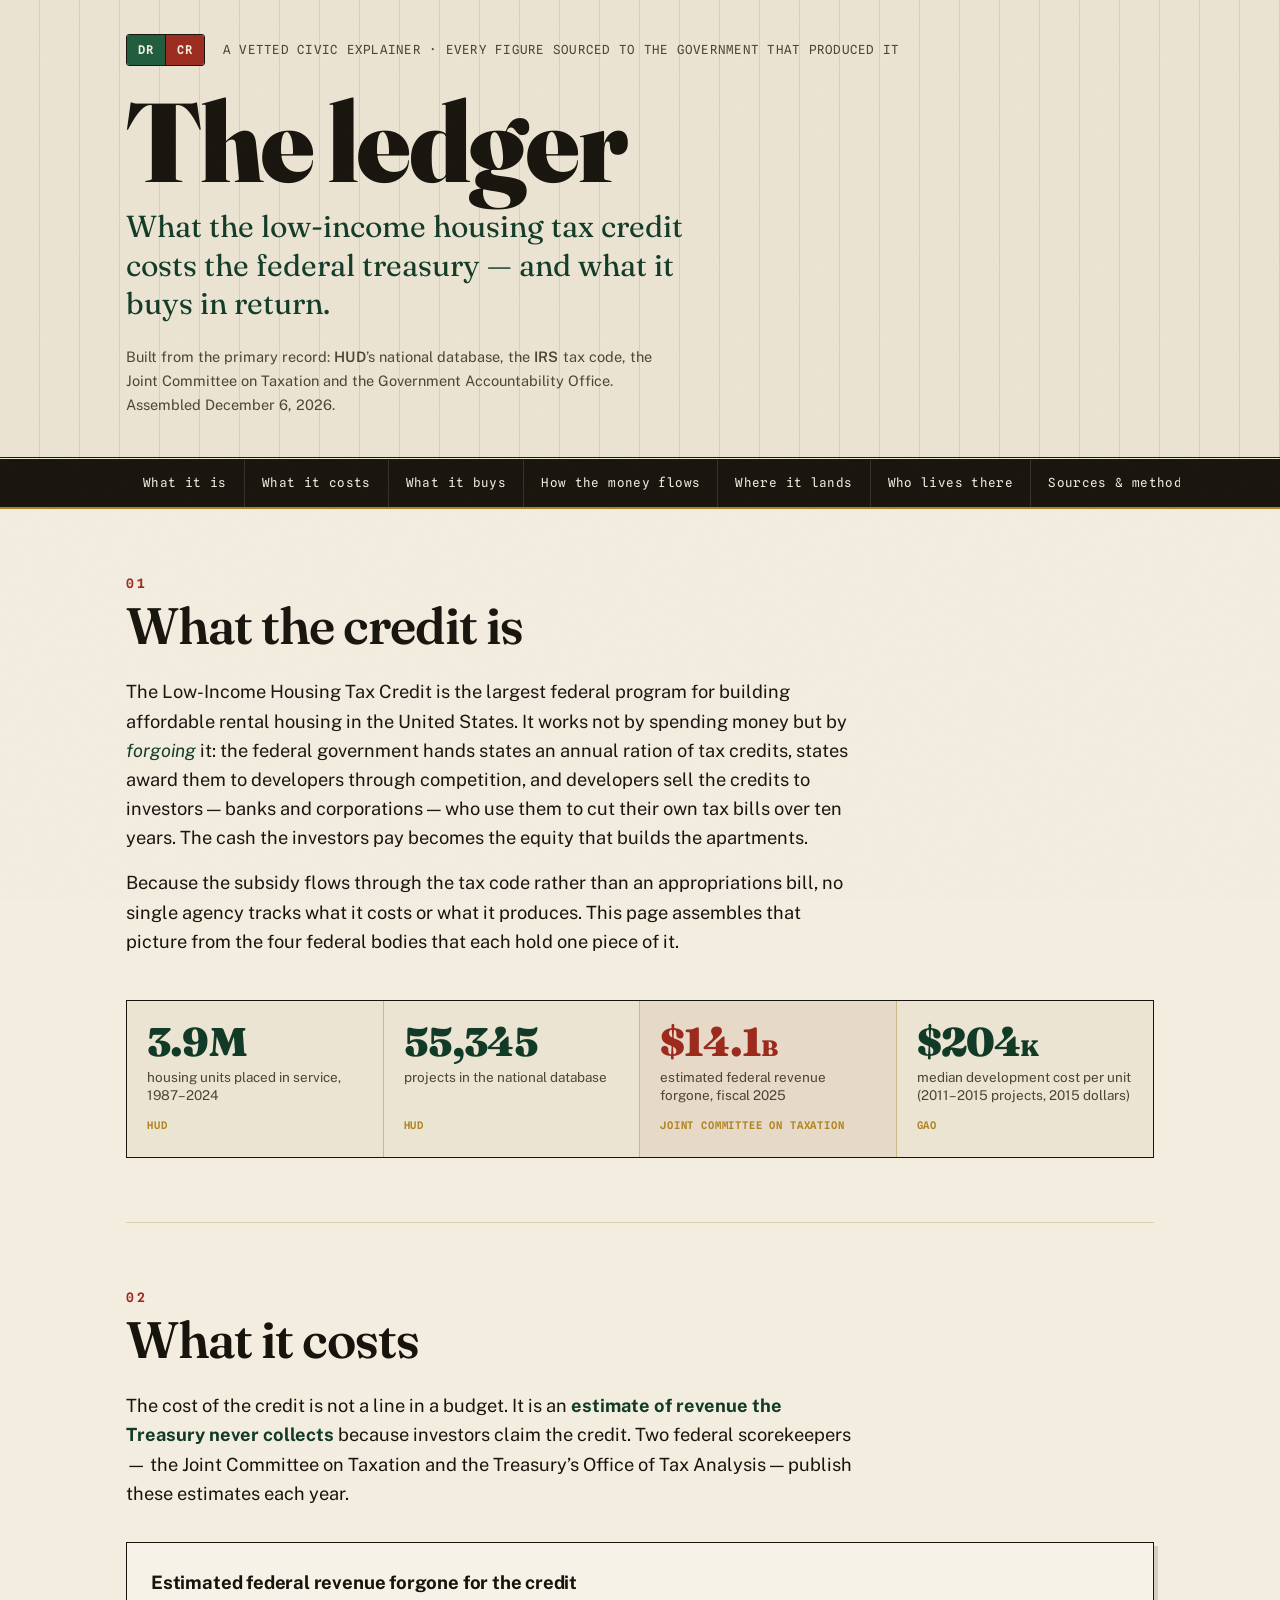
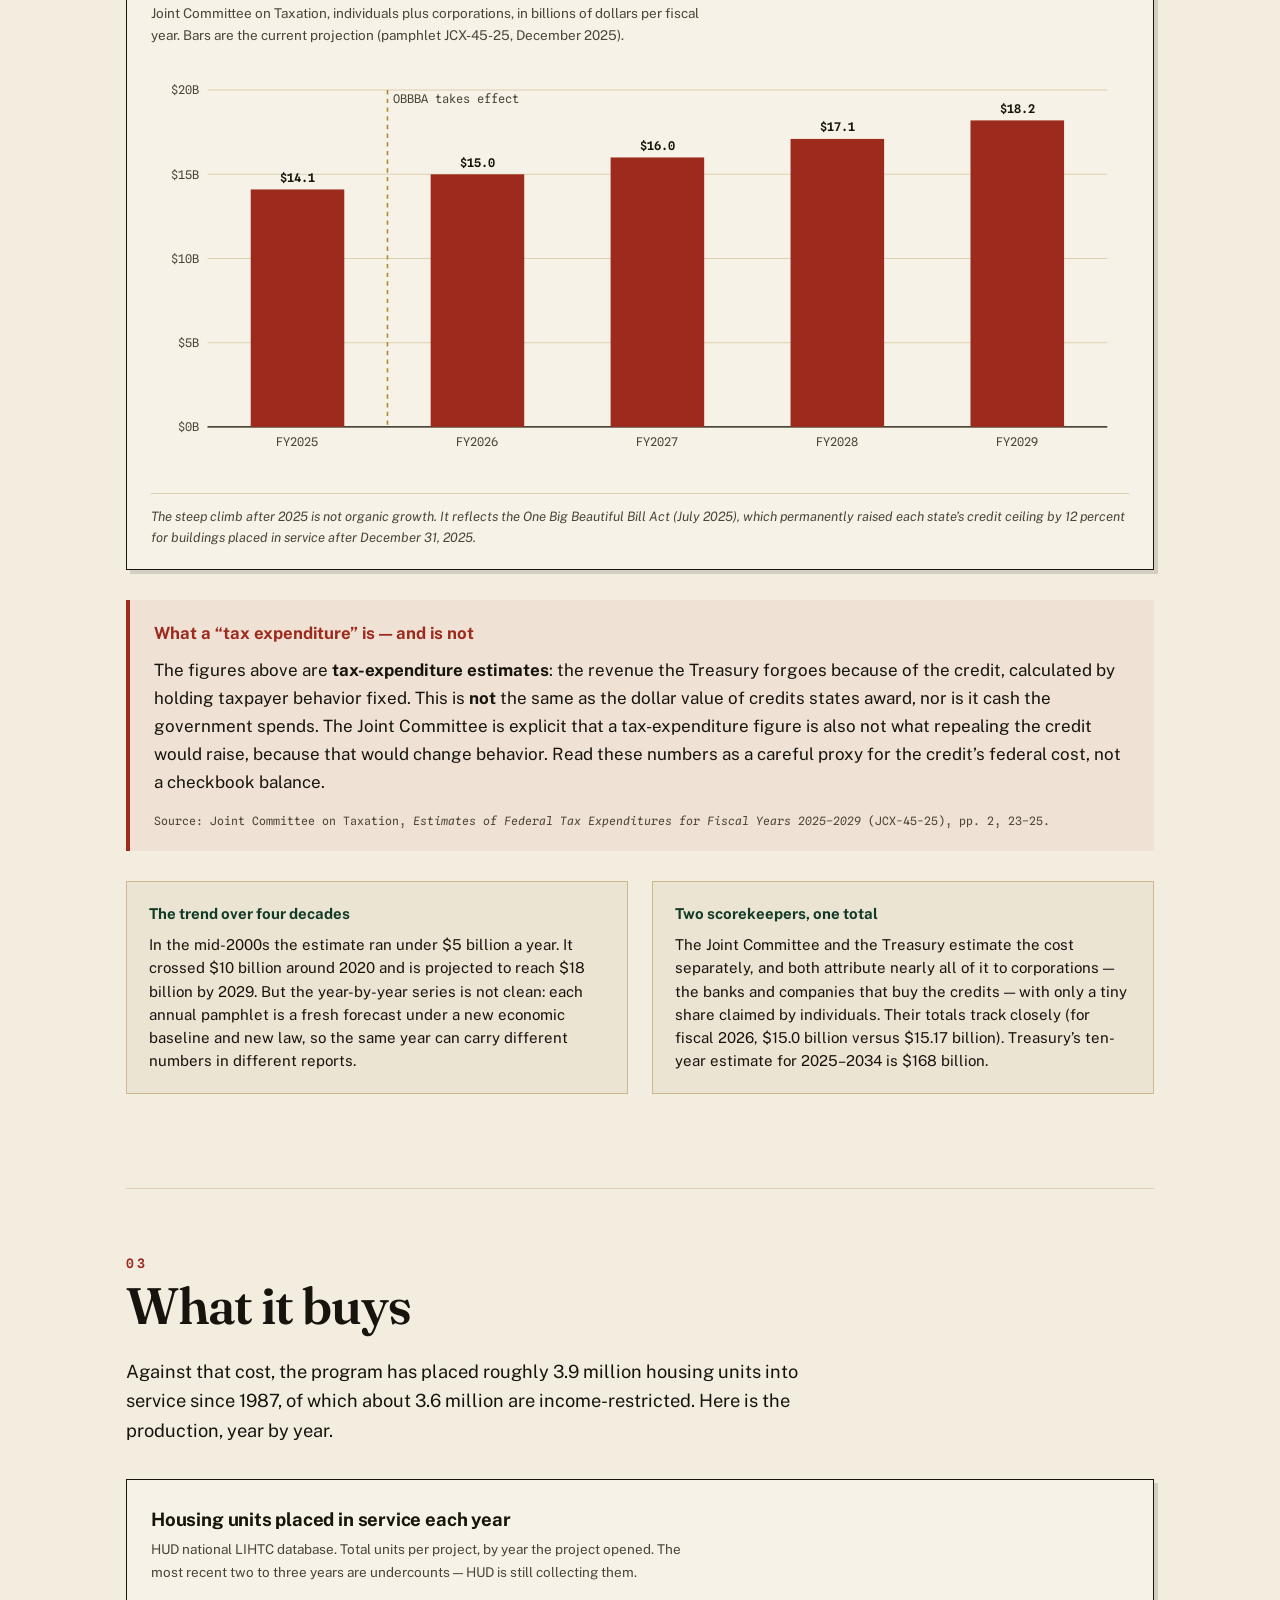
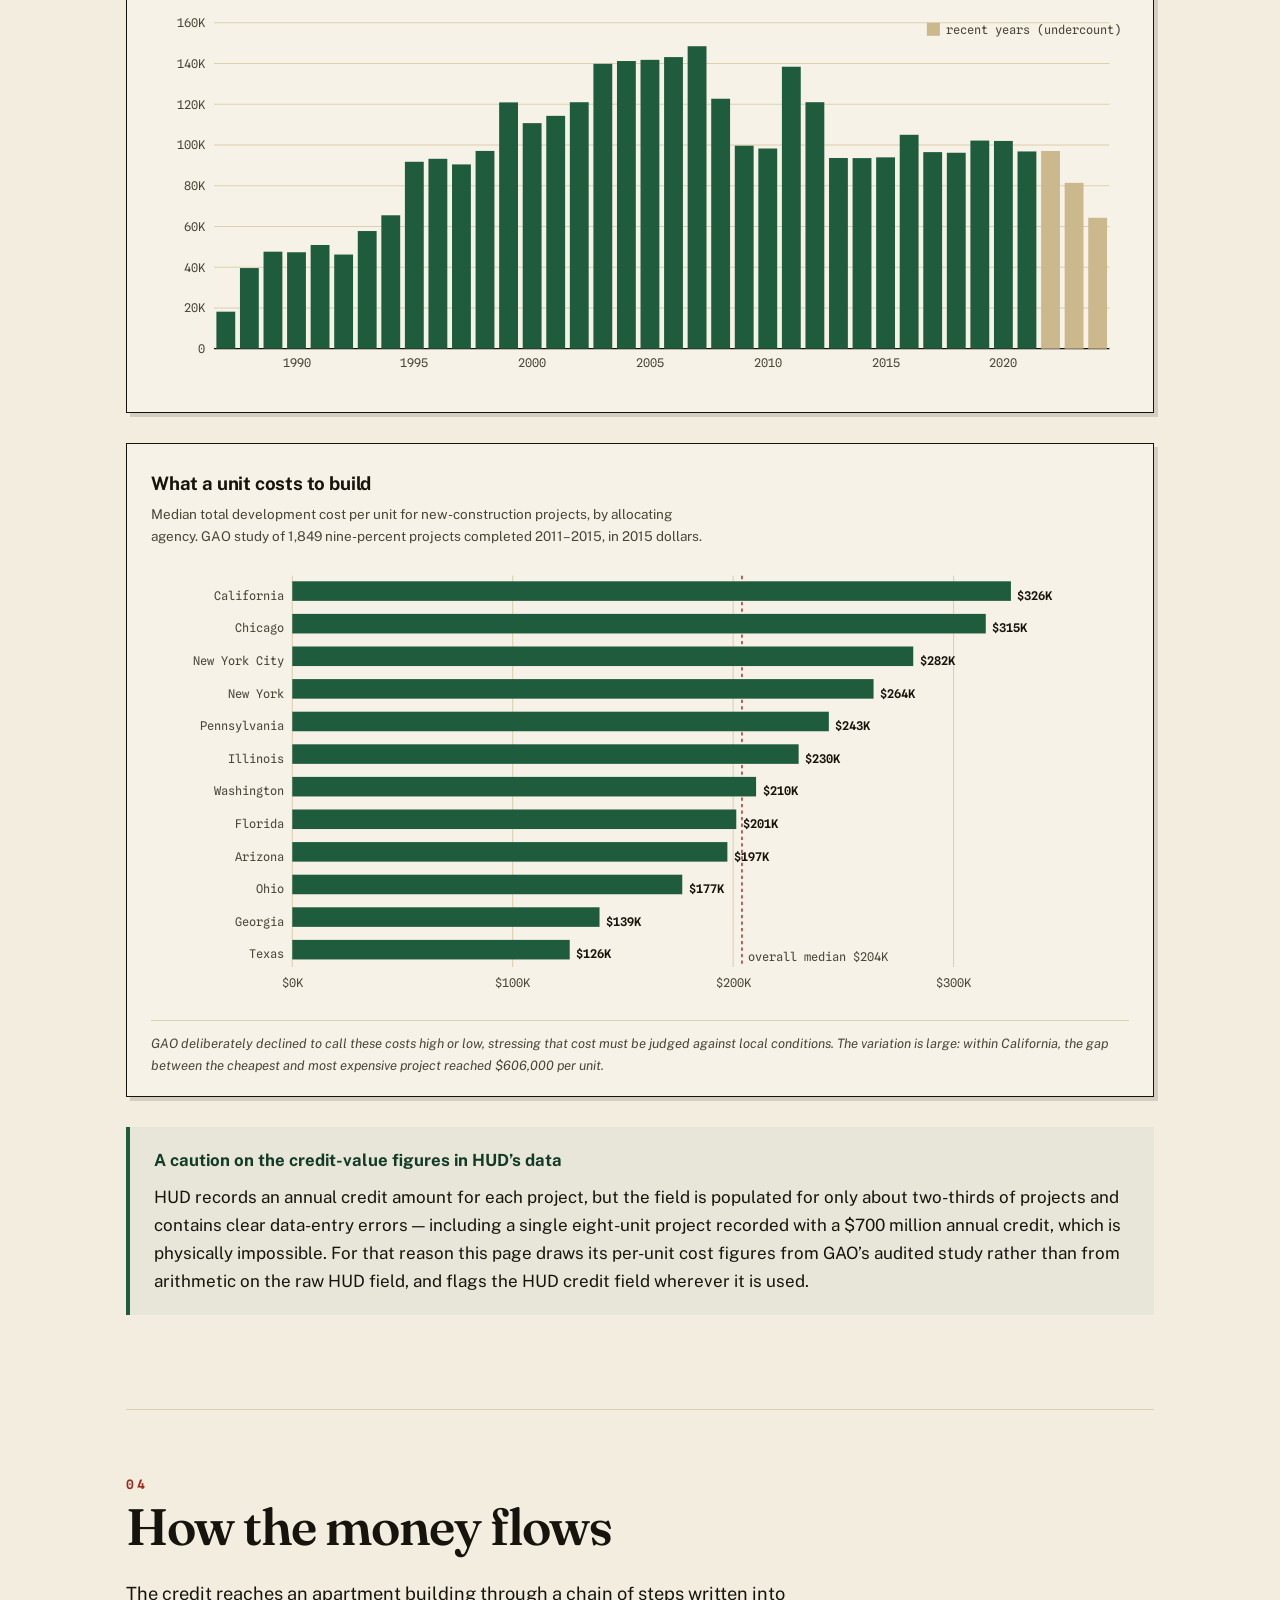
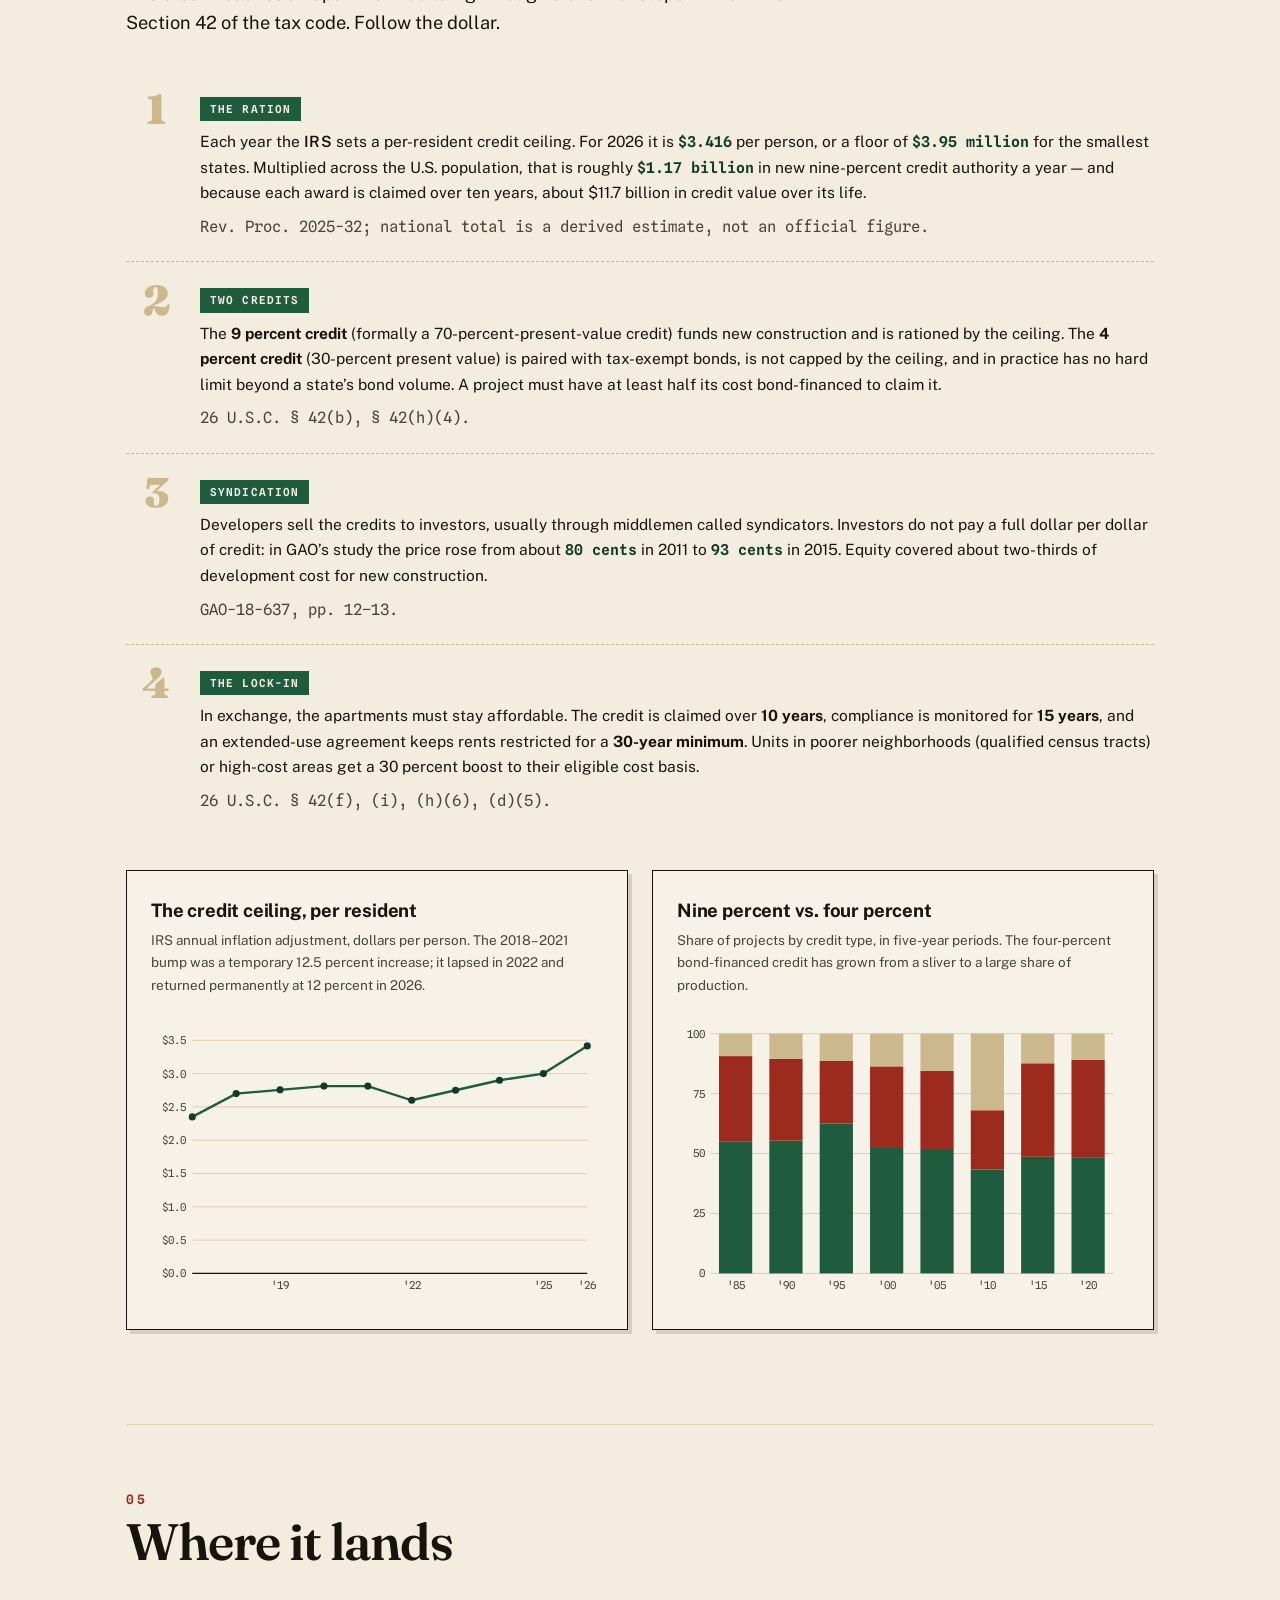
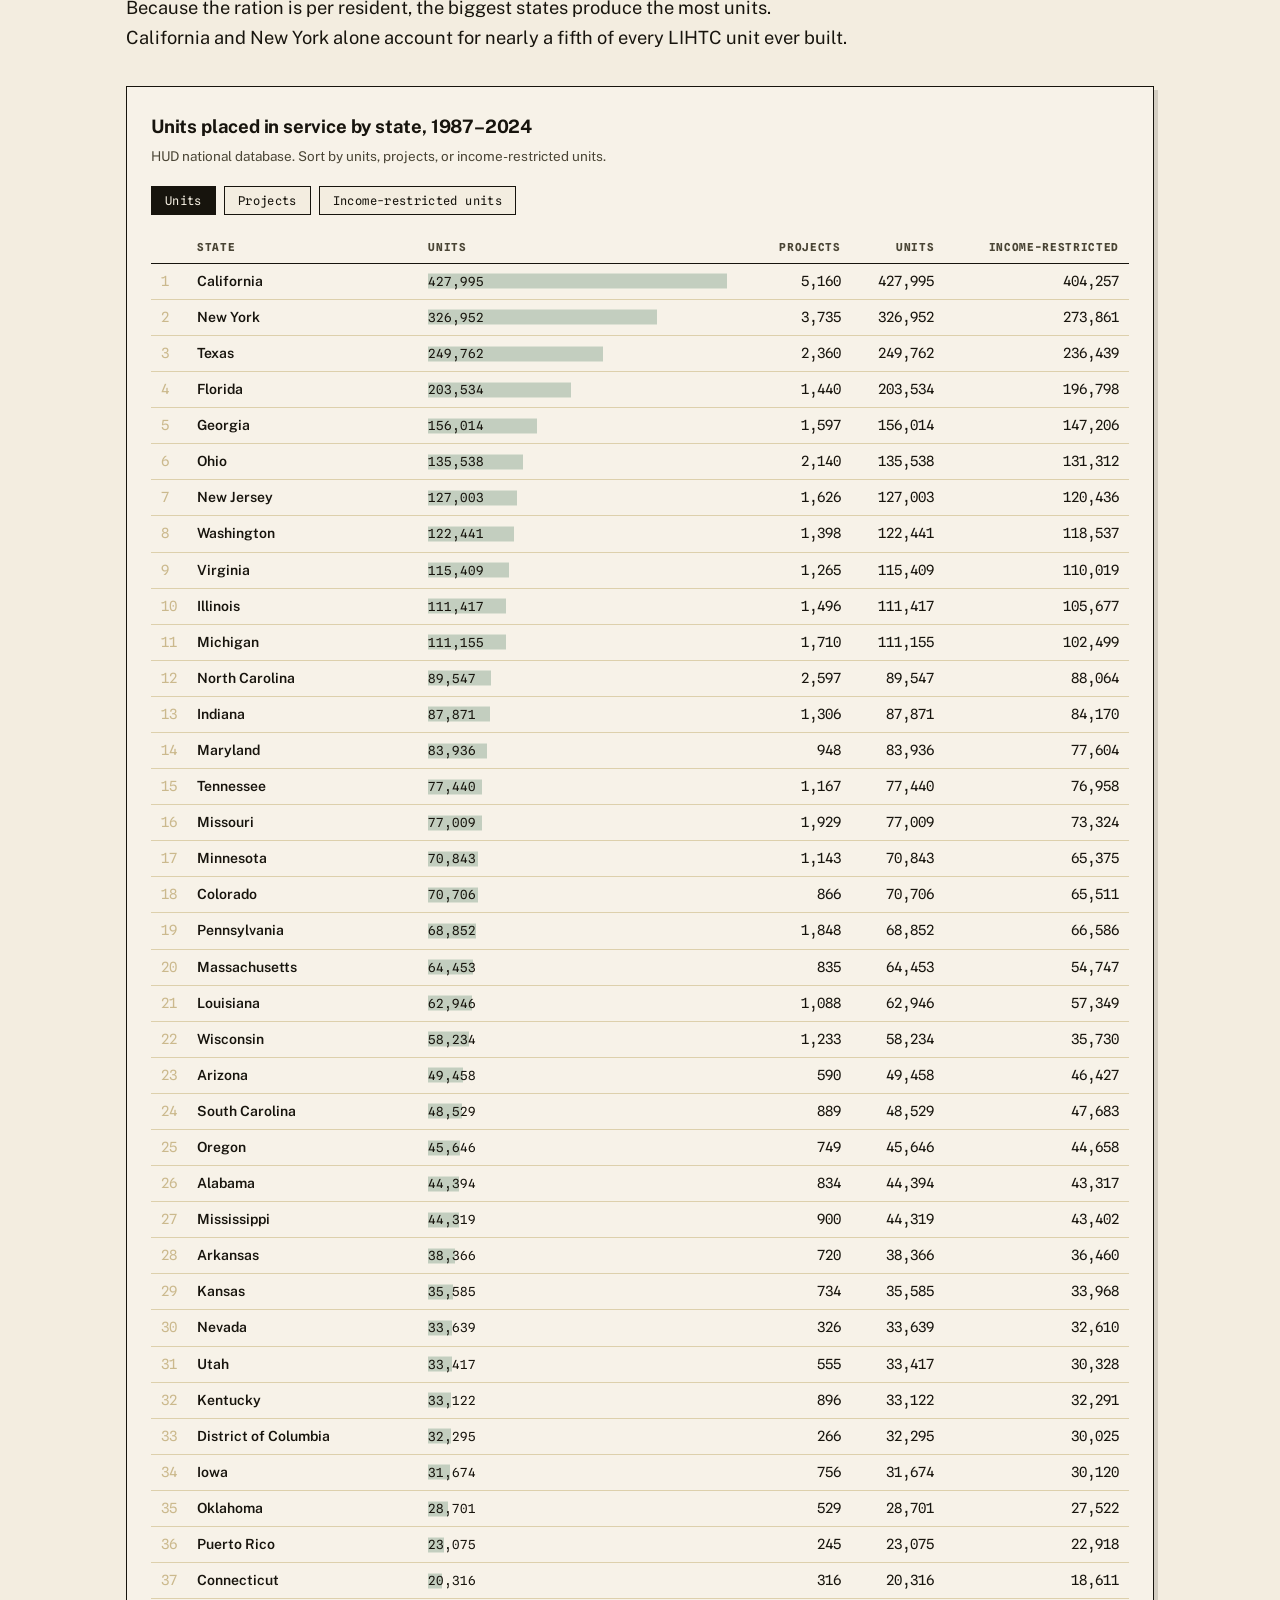
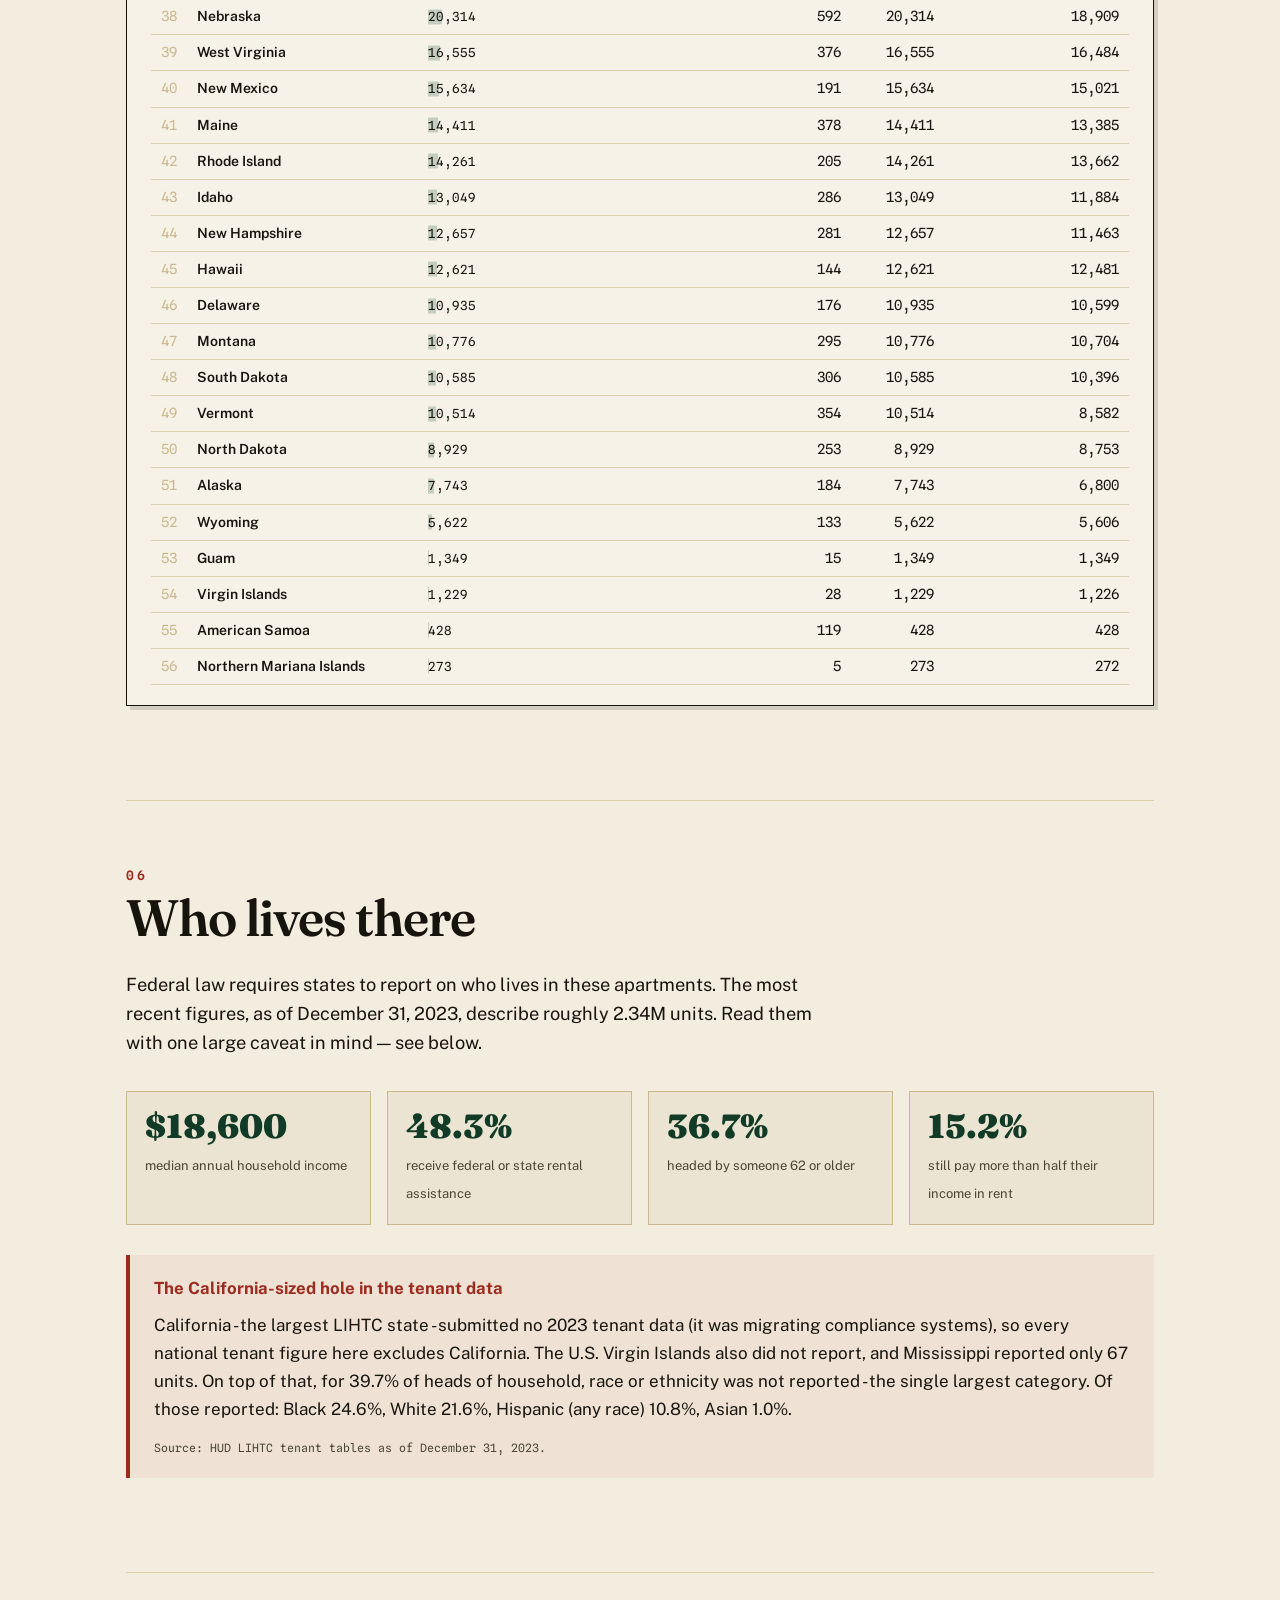
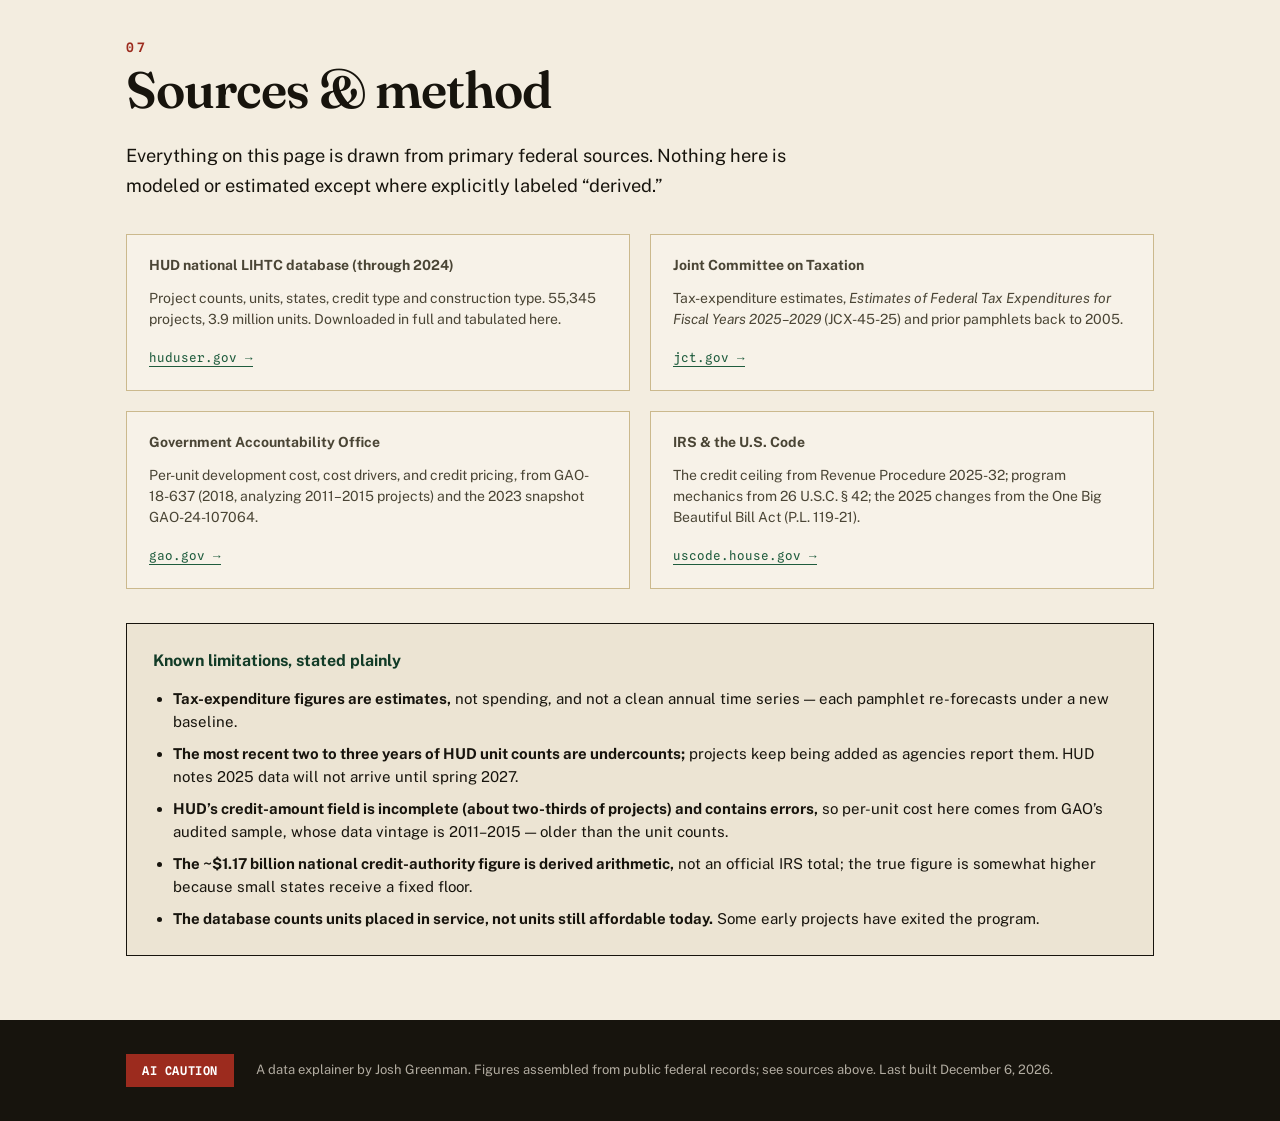
==== commit d8ec2c52: "Fact-check fix: JCT credit is claimed by corporations, not individuals Independent re-verification a" ====
--- a/index.html
+++ b/index.html
@@ -62,7 +62,7 @@
         <span class="stat-src">HUD</span>
       </div>
       <div class="stat cost">
-        <span class="stat-fig">$13.9<span class="unit">B</span></span>
+        <span class="stat-fig">$14.1<span class="unit">B</span></span>
         <span class="stat-lab">estimated federal revenue forgone, fiscal 2025</span>
         <span class="stat-src">Joint Committee on Taxation</span>
       </div>
@@ -100,7 +100,7 @@
       </div>
       <div class="minicard">
         <p class="mini-h">Two scorekeepers, one total</p>
-        <p>The Joint Committee assigns almost the entire credit to individual taxpayers; the Treasury assigns almost all of it to corporations. The split is a modeling choice, not a disagreement &mdash; their totals track closely (for fiscal 2026, $15.0 billion versus $15.17 billion). Treasury&rsquo;s ten-year estimate for 2025&ndash;2034 is $168 billion.</p>
+        <p>The Joint Committee and the Treasury estimate the cost separately, and both attribute nearly all of it to corporations &mdash; the banks and companies that buy the credits &mdash; with only a tiny share claimed by individuals. Their totals track closely (for fiscal 2026, $15.0 billion versus $15.17 billion). Treasury&rsquo;s ten-year estimate for 2025&ndash;2034 is $168 billion.</p>
       </div>
     </div>
   </section>
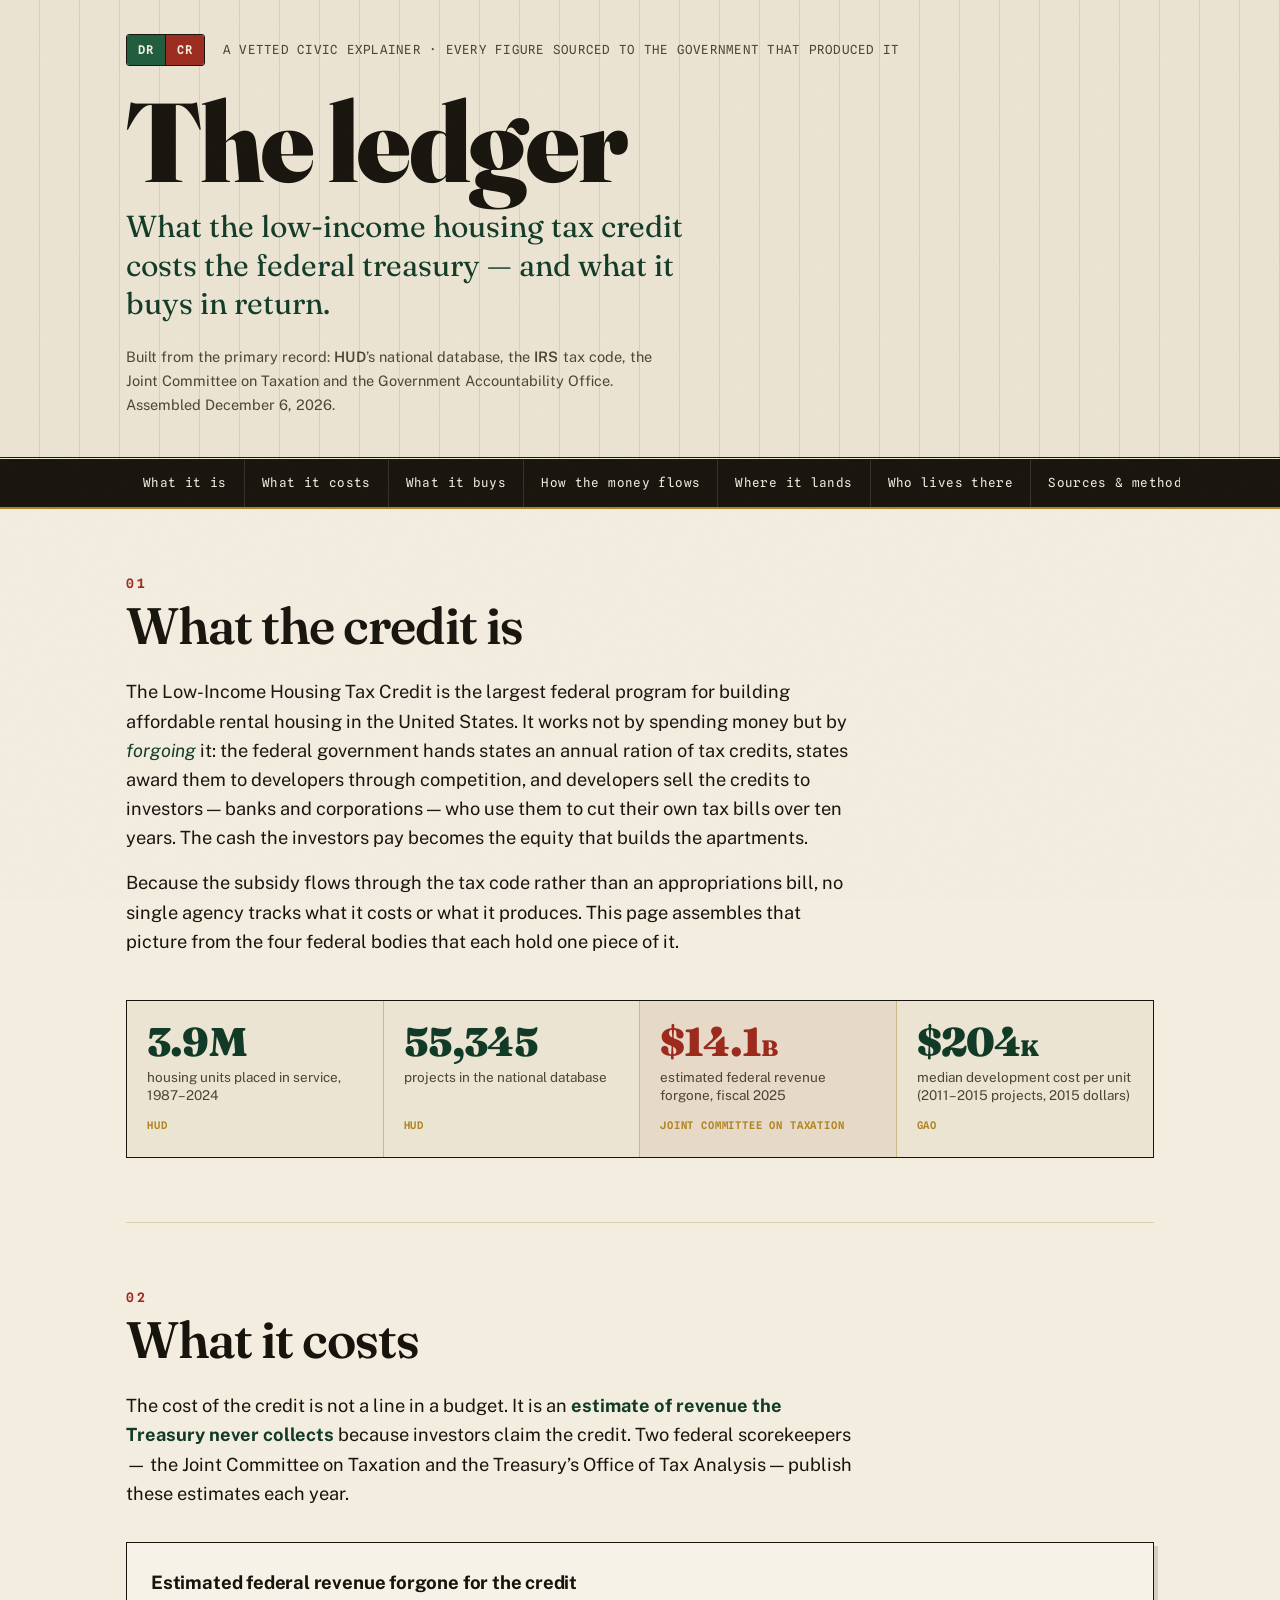
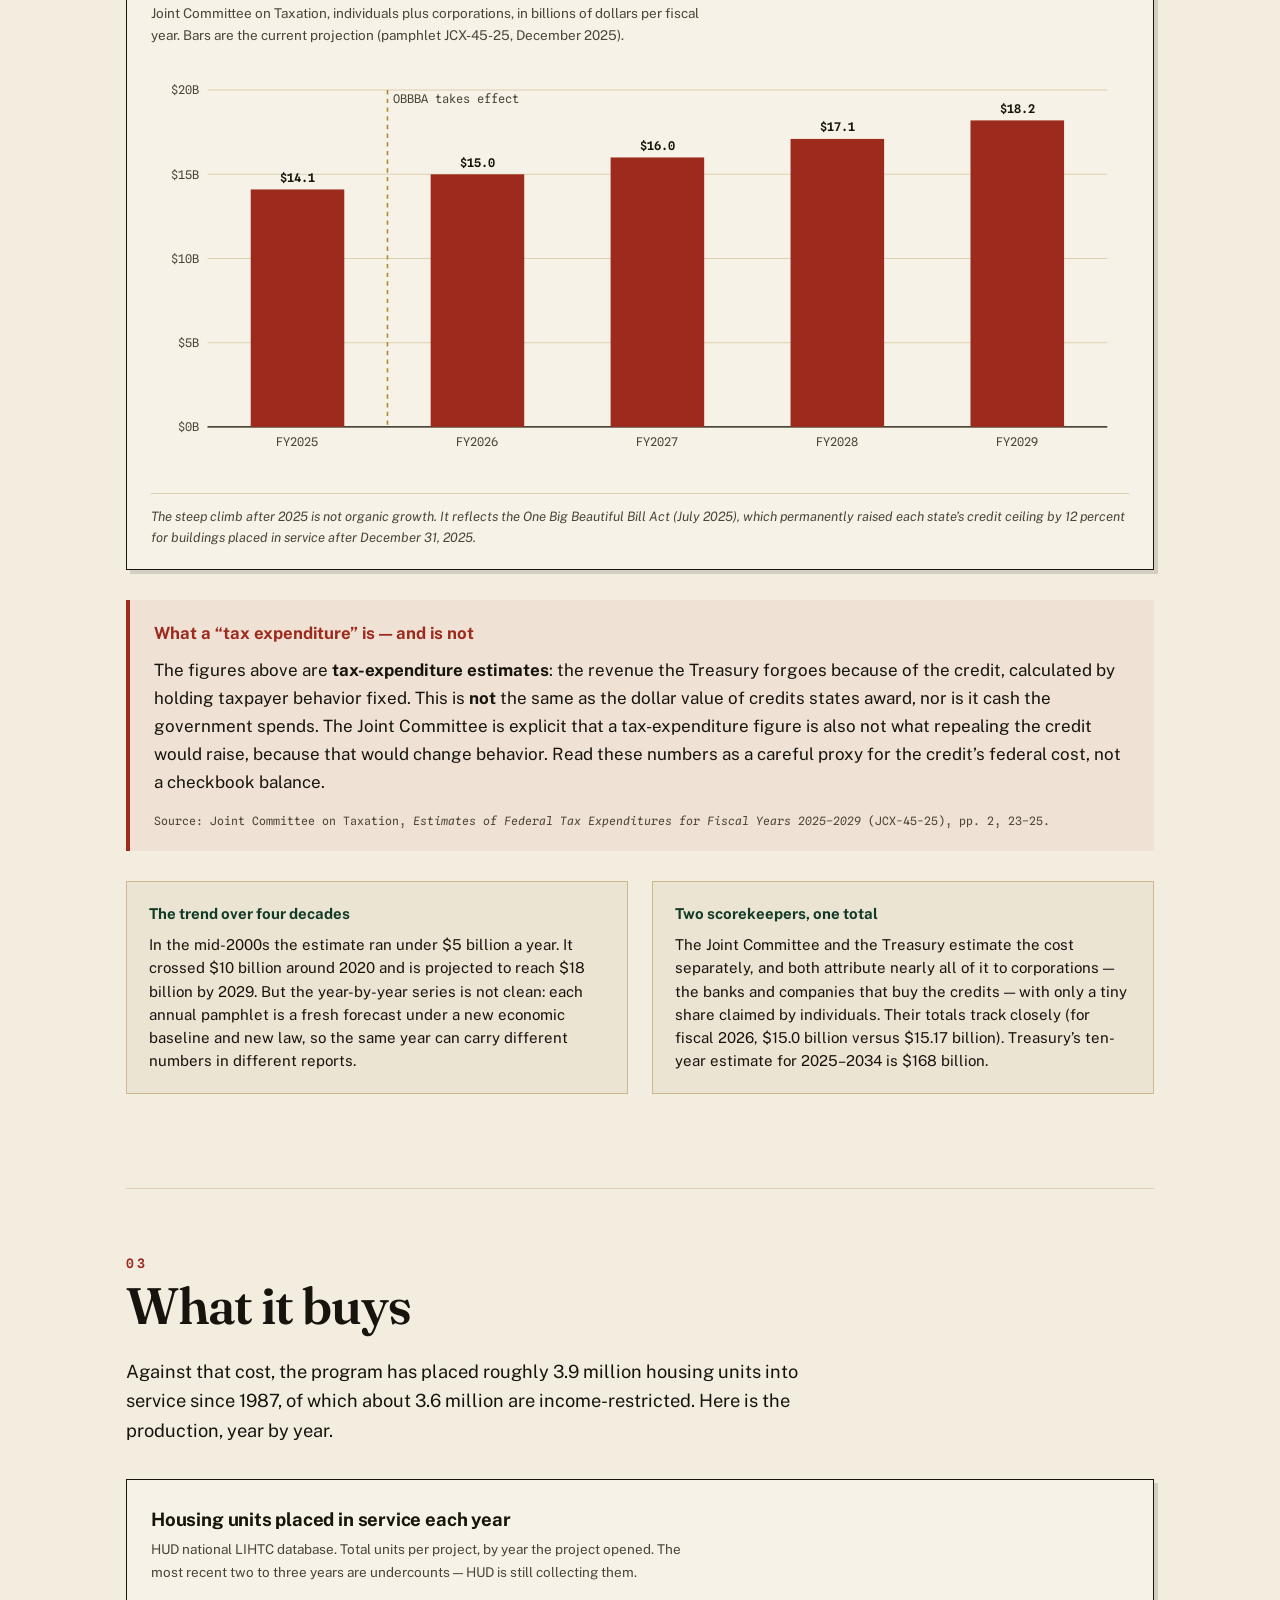
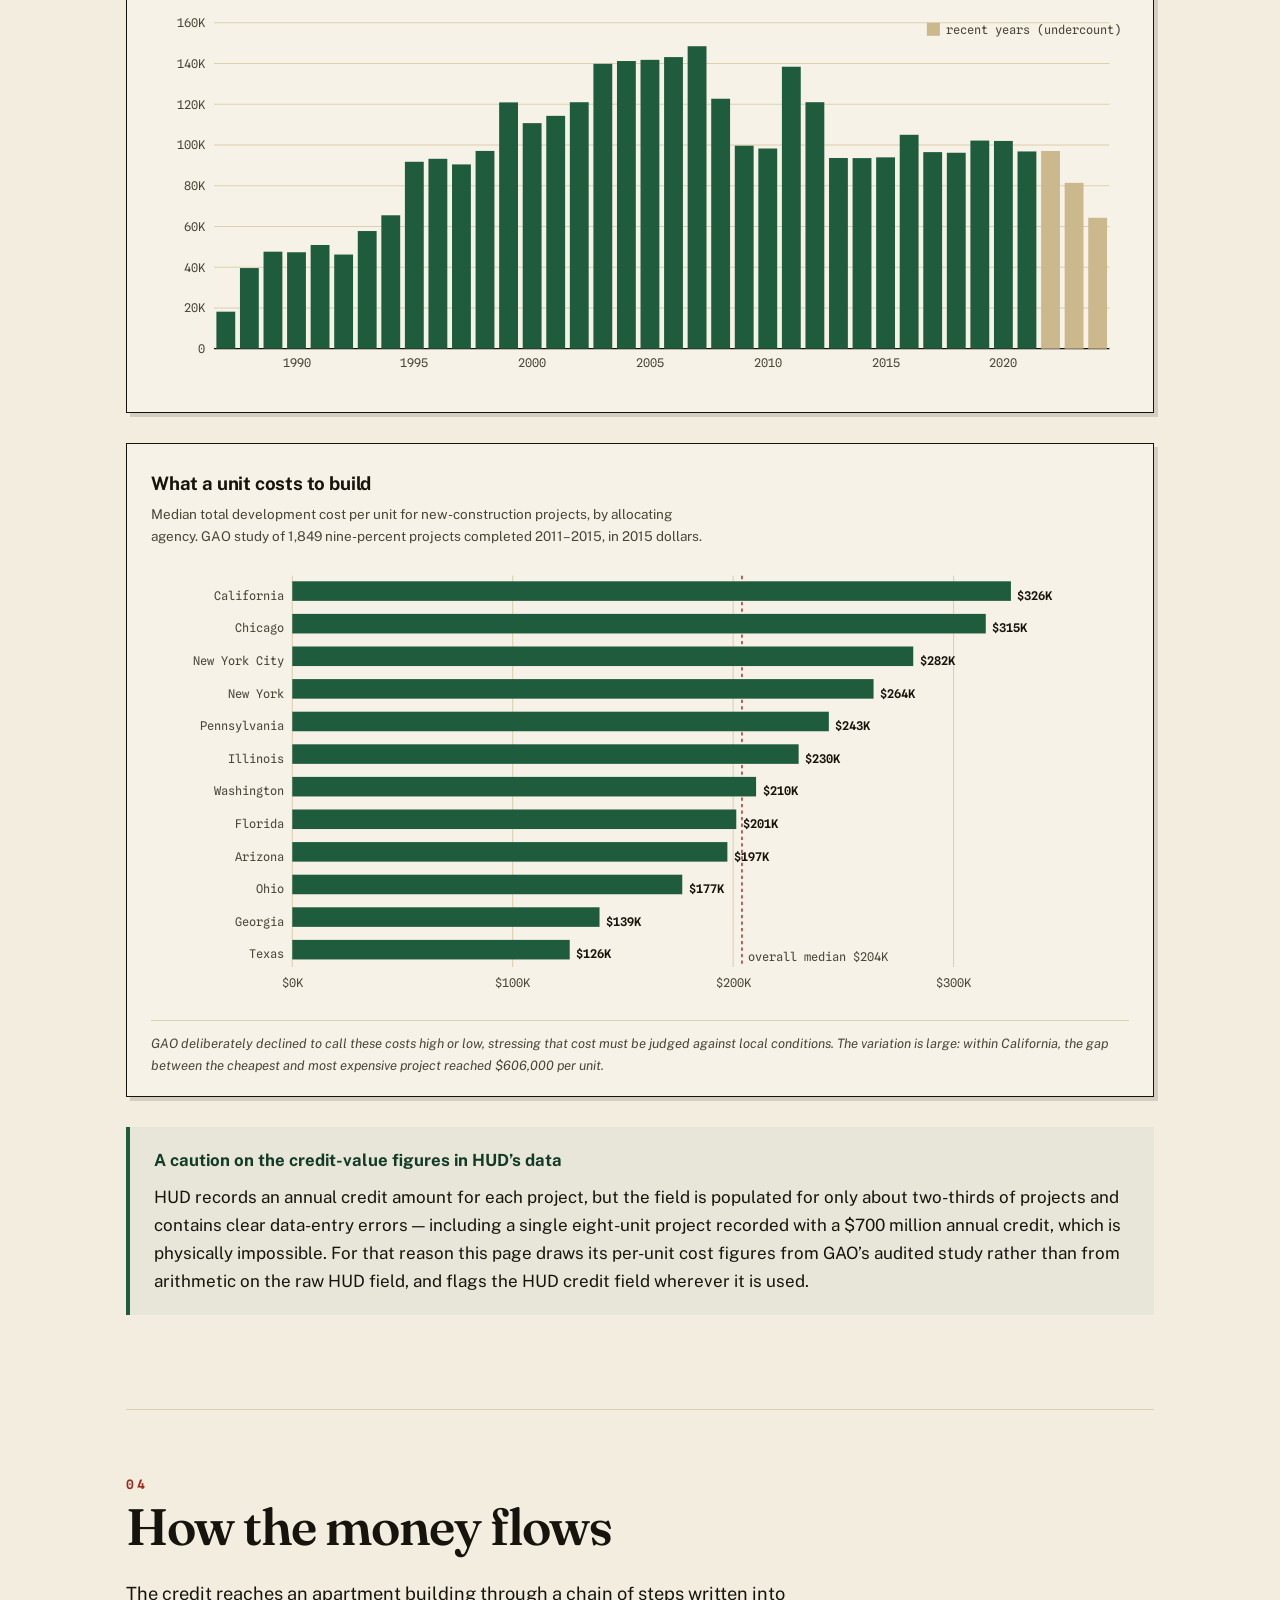
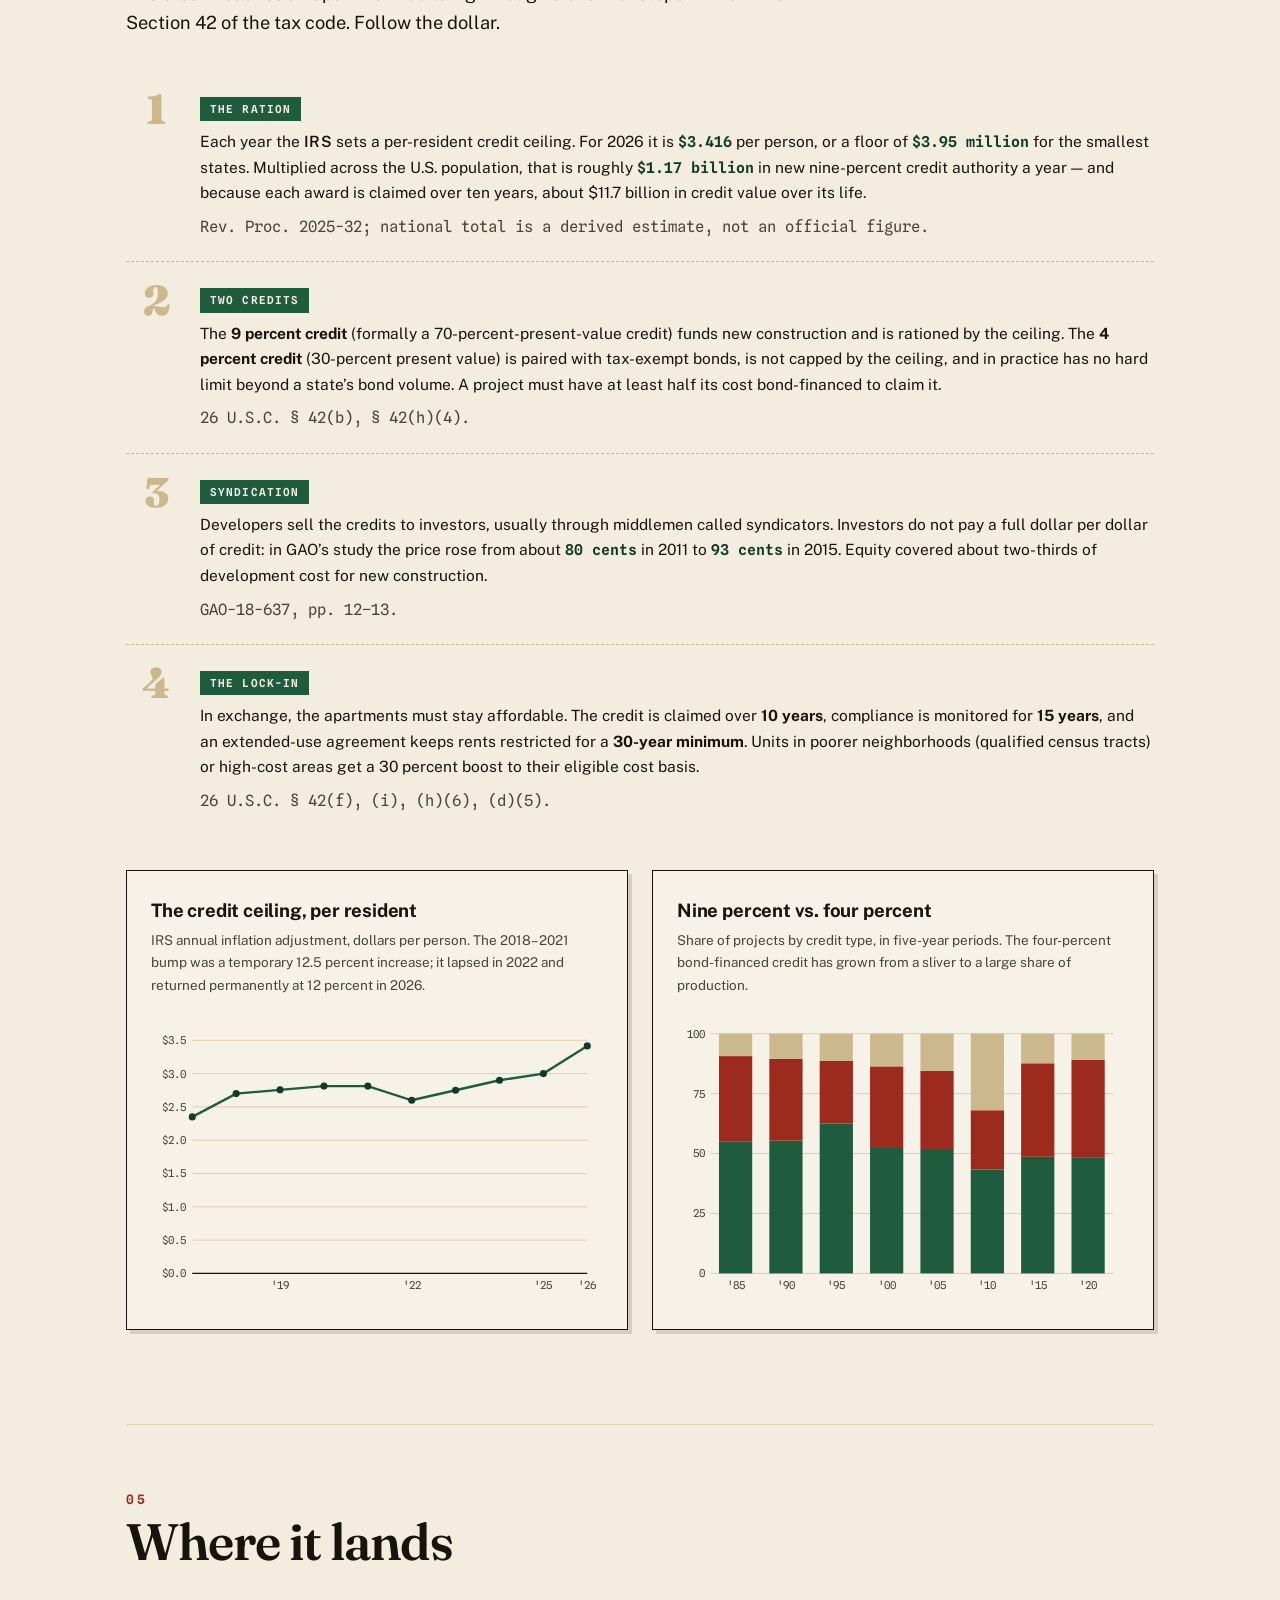
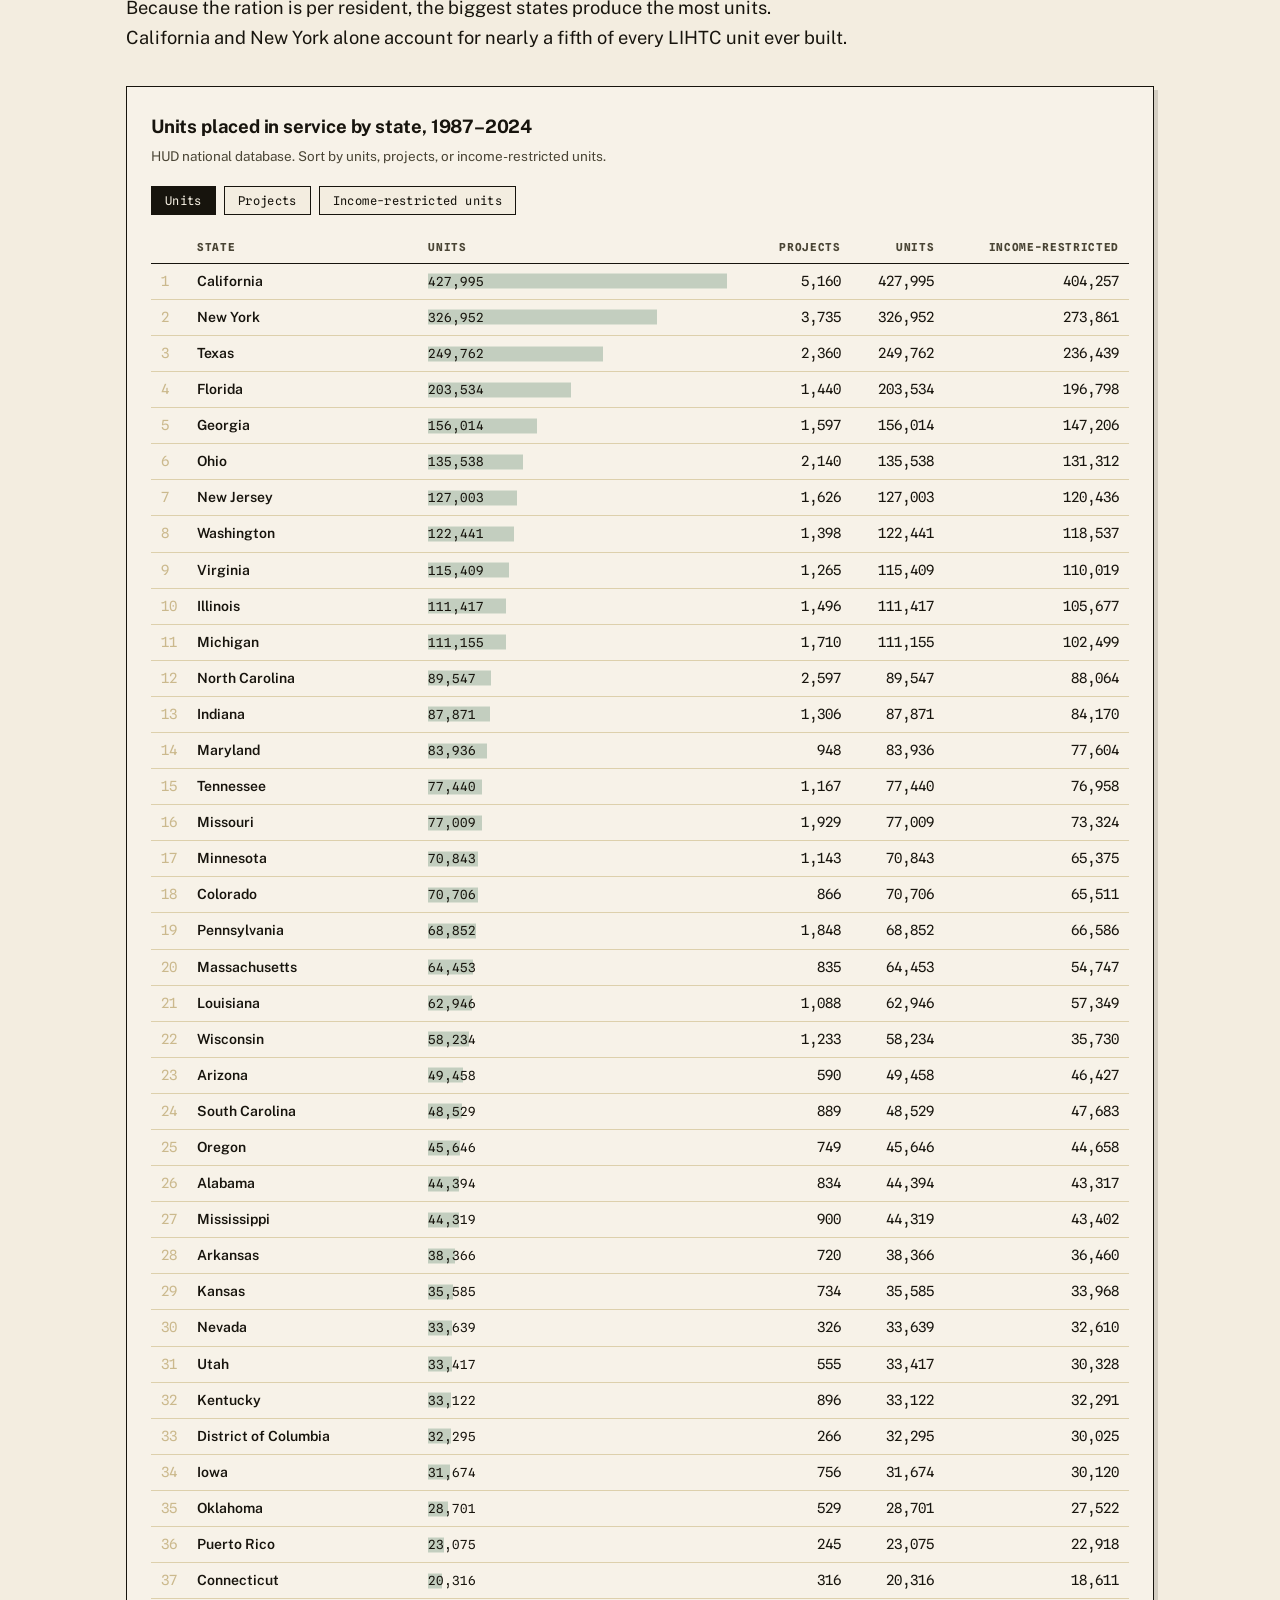
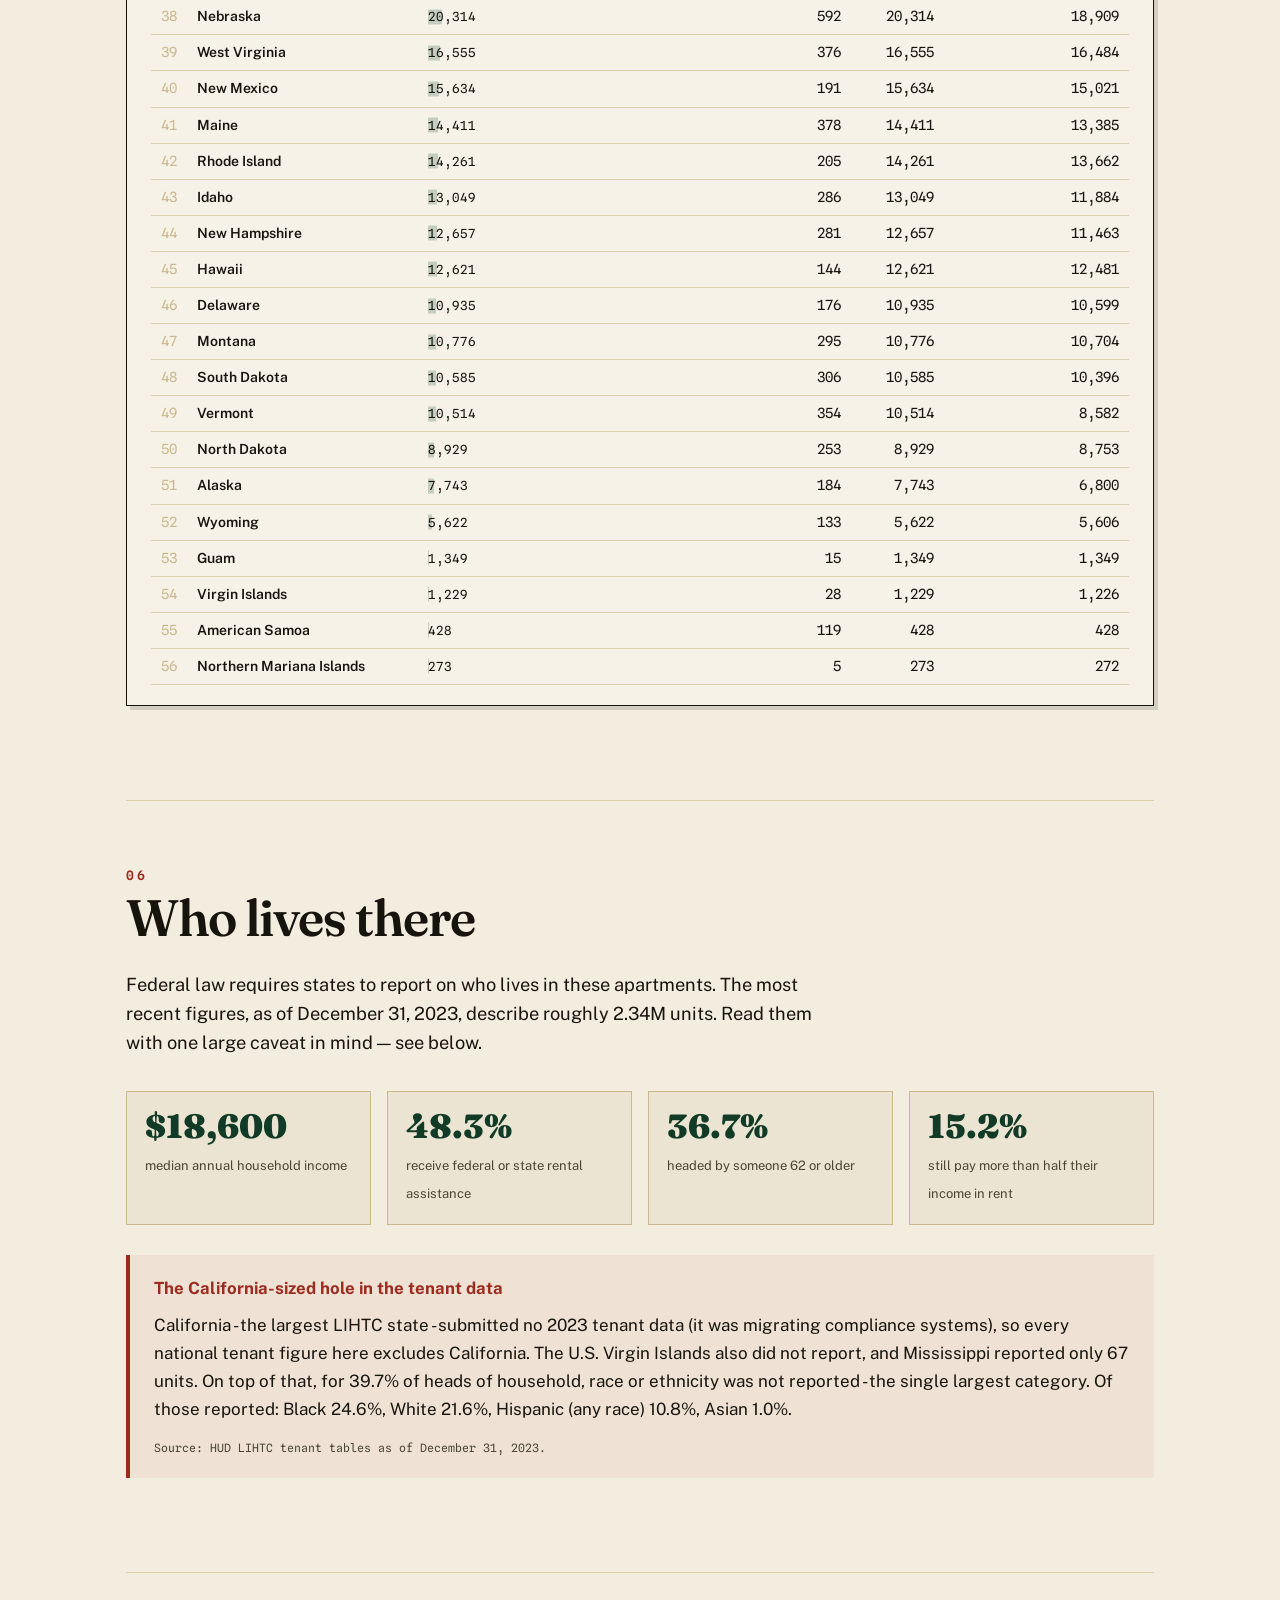
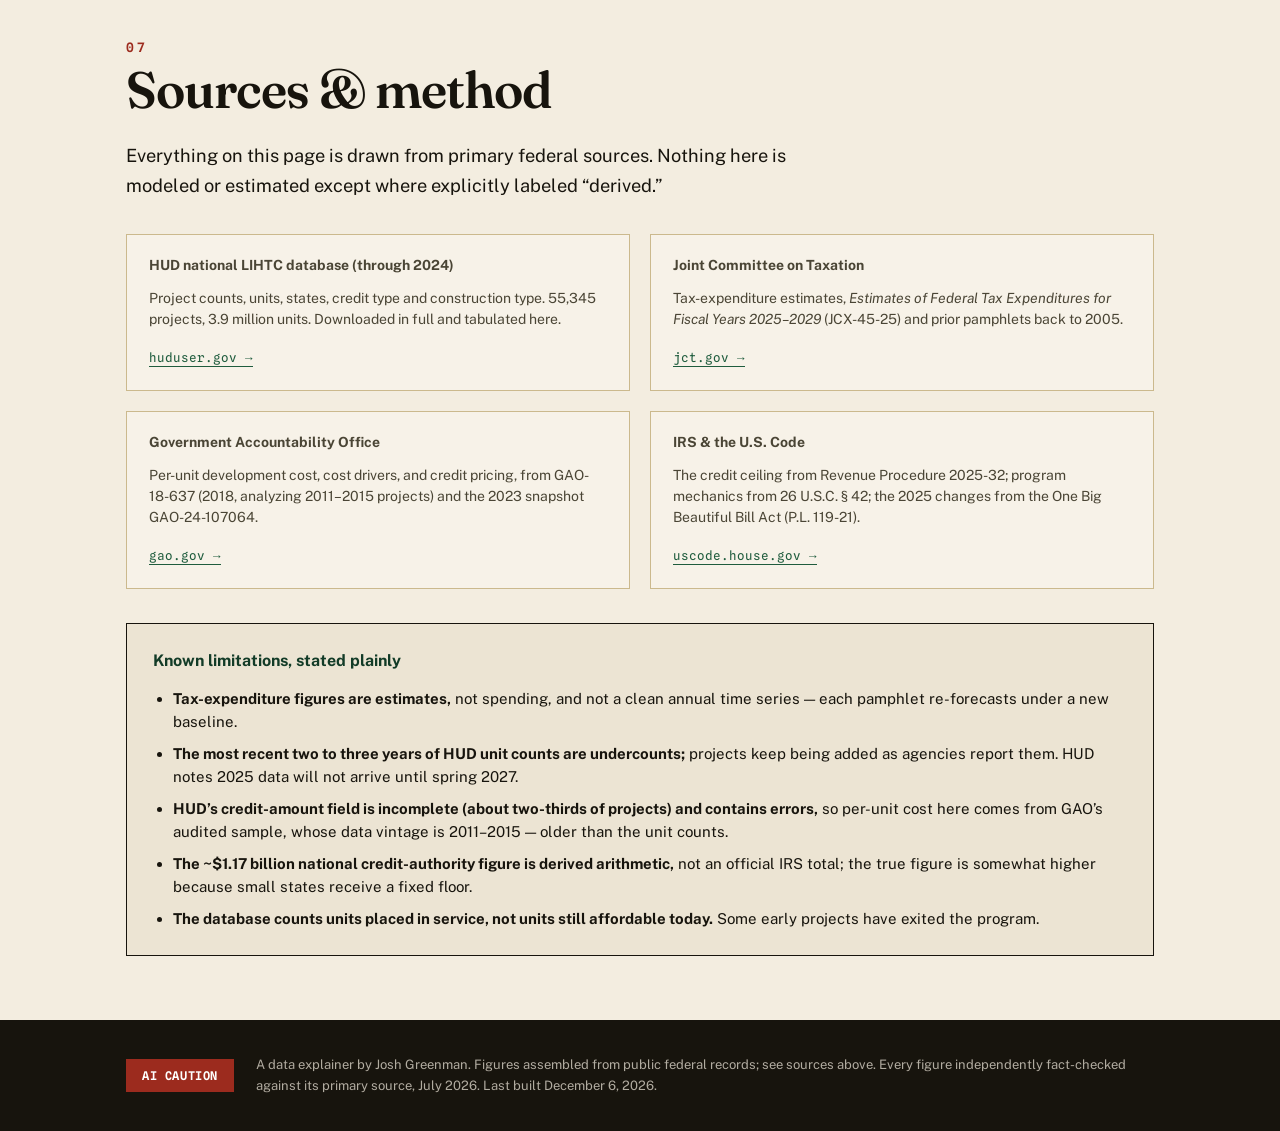
==== commit adfd0406: "Add fact-checked note to footer Co-Authored-By: Claude Opus 4.8 <noreply@anthropic.com>" ====
--- a/index.html
+++ b/index.html
@@ -240,7 +240,7 @@
 <footer class="foot">
   <div class="wrap">
     <button id="ai-caution" class="ai-btn" aria-haspopup="dialog">AI caution</button>
-    <p class="foot-note">A data explainer by Josh Greenman. Figures assembled from public federal records; see sources above. Last built <span class="build-date-2"></span>.</p>
+    <p class="foot-note">A data explainer by Josh Greenman. Figures assembled from public federal records; see sources above. Every figure independently fact-checked against its primary source, July 2026. Last built <span class="build-date-2"></span>.</p>
   </div>
 </footer>
 
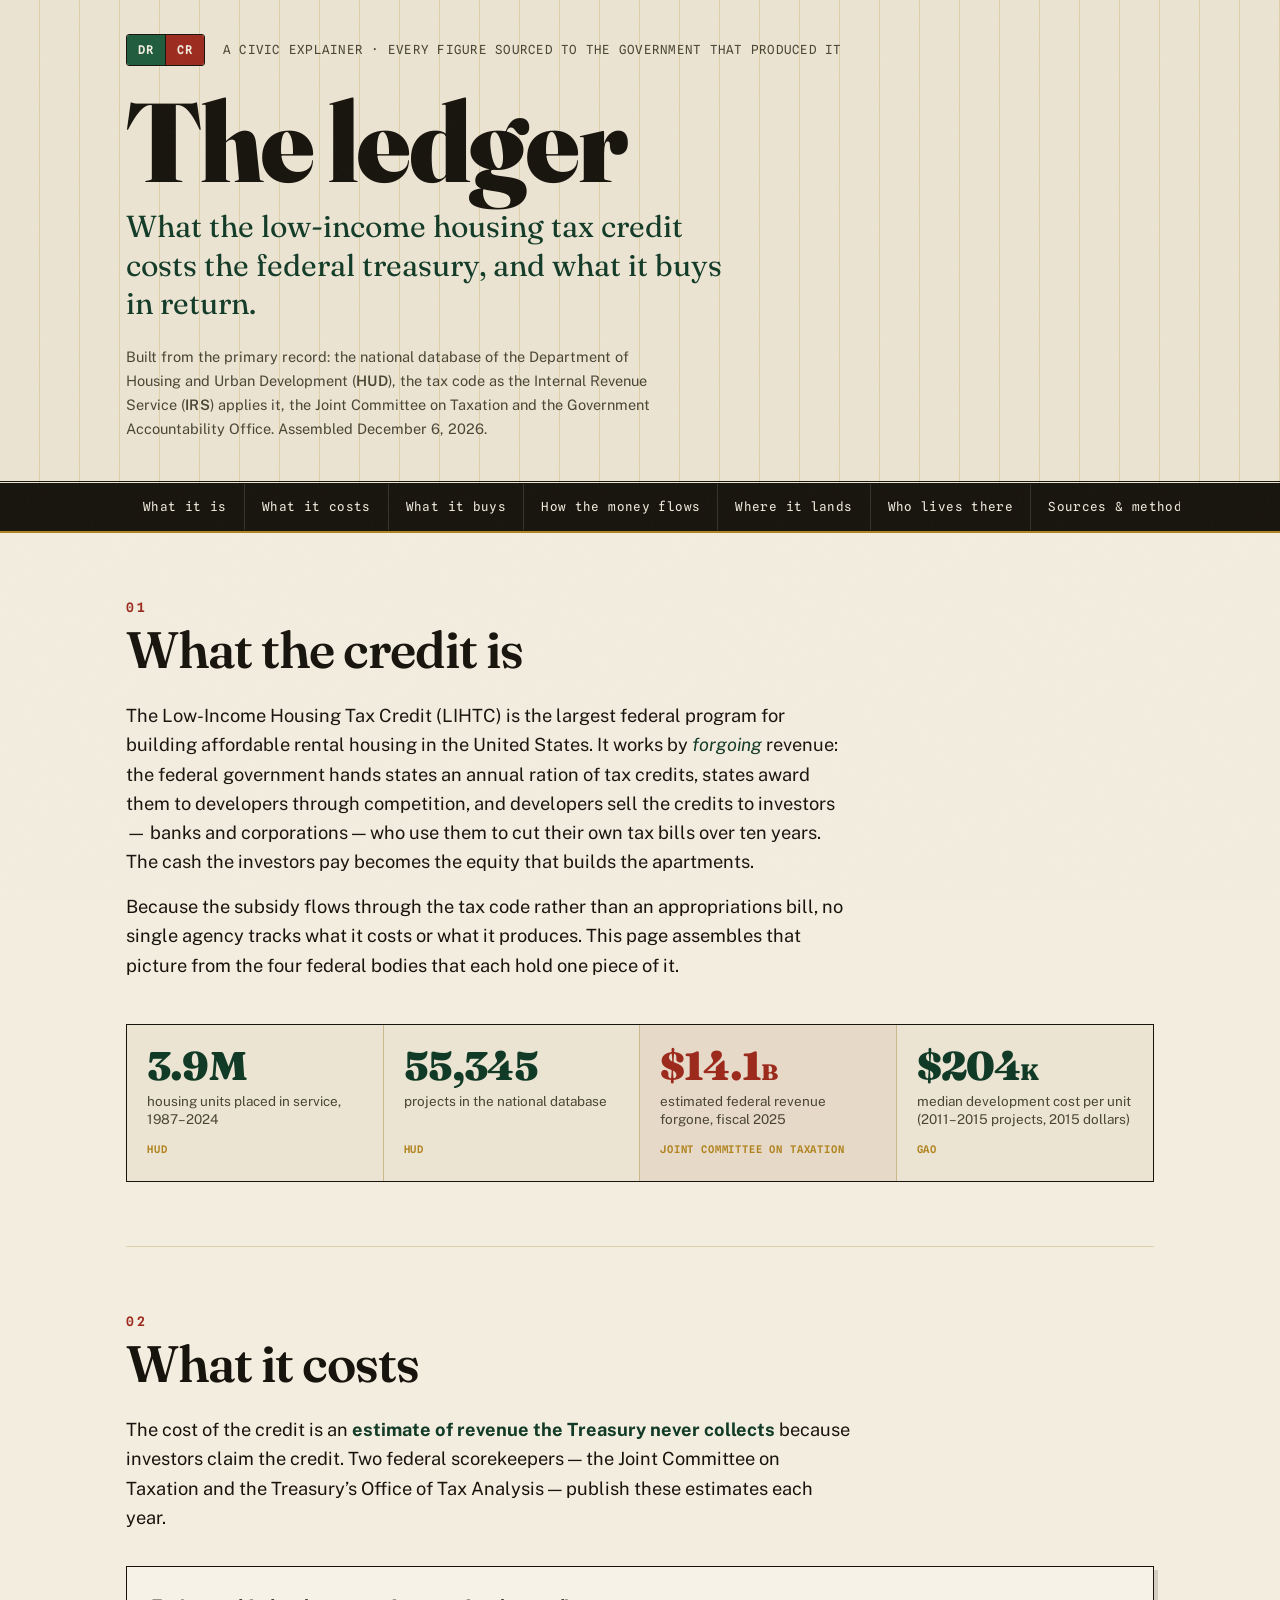
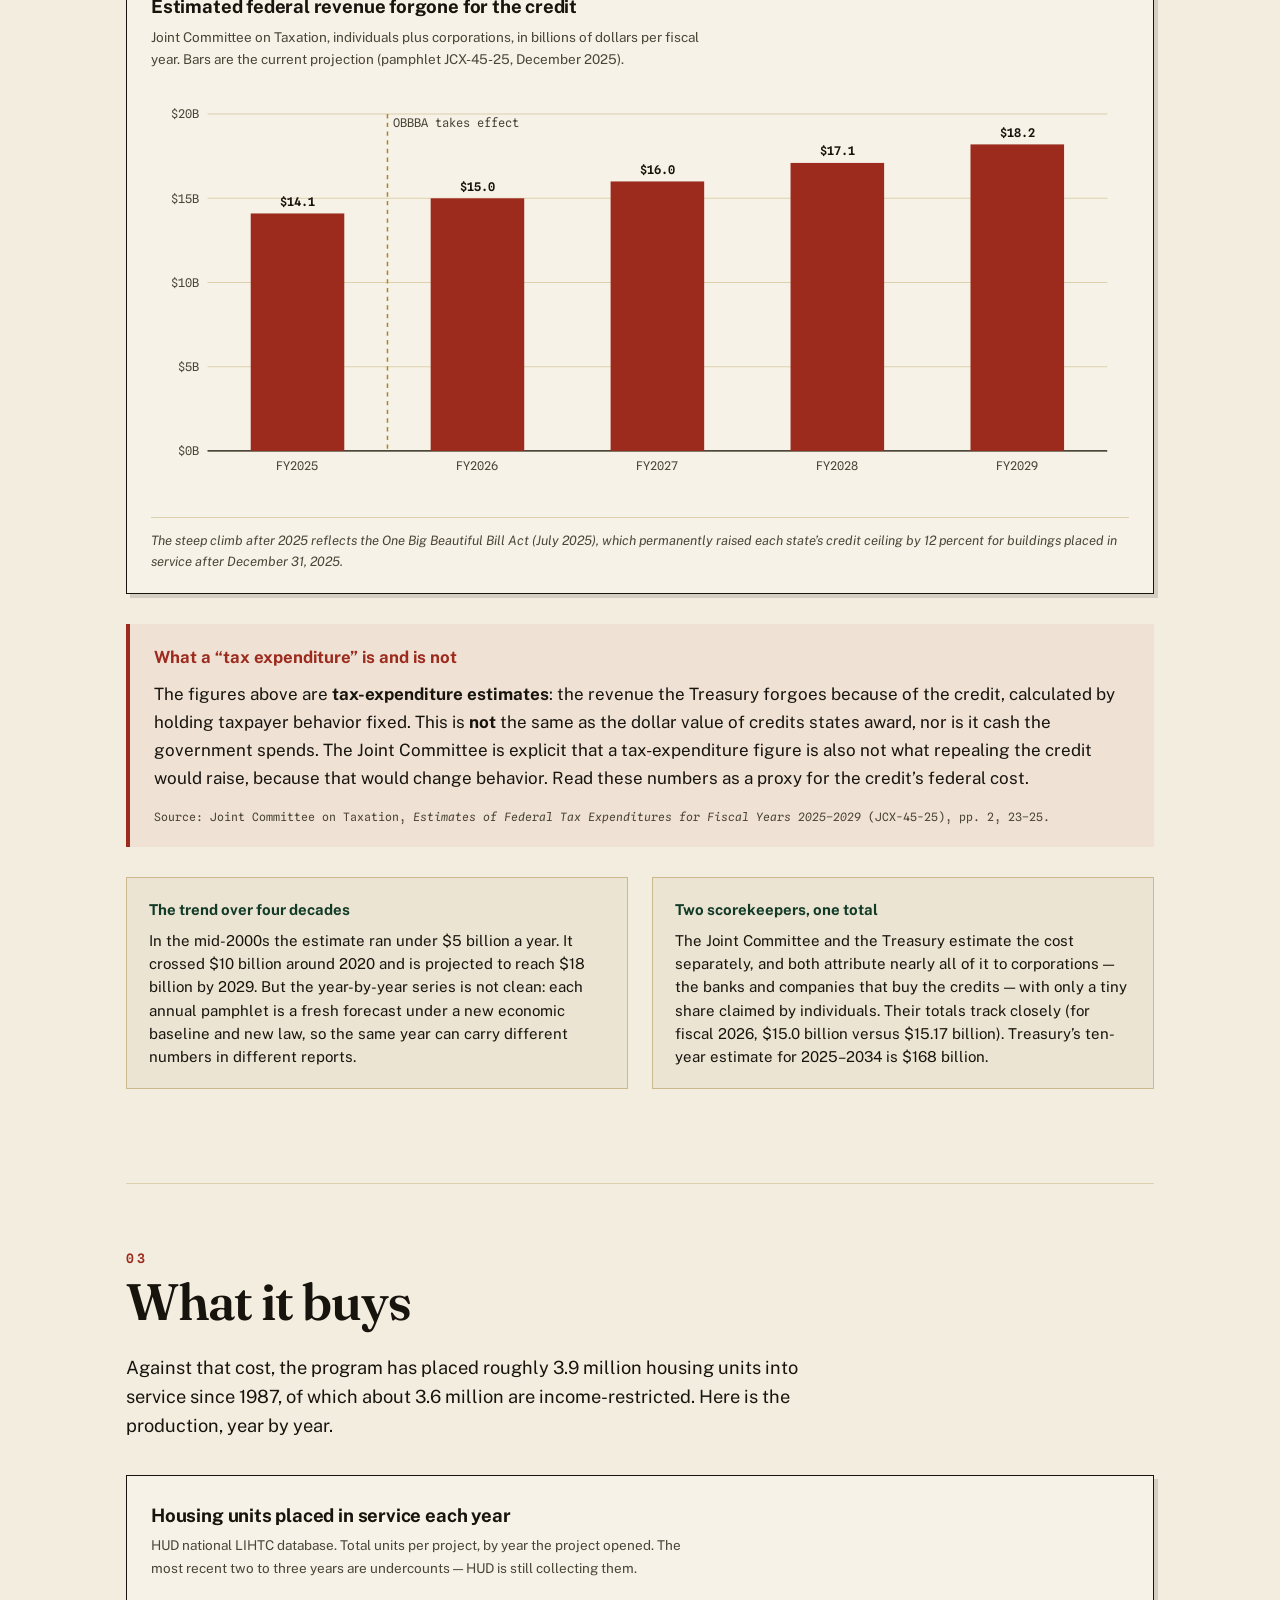
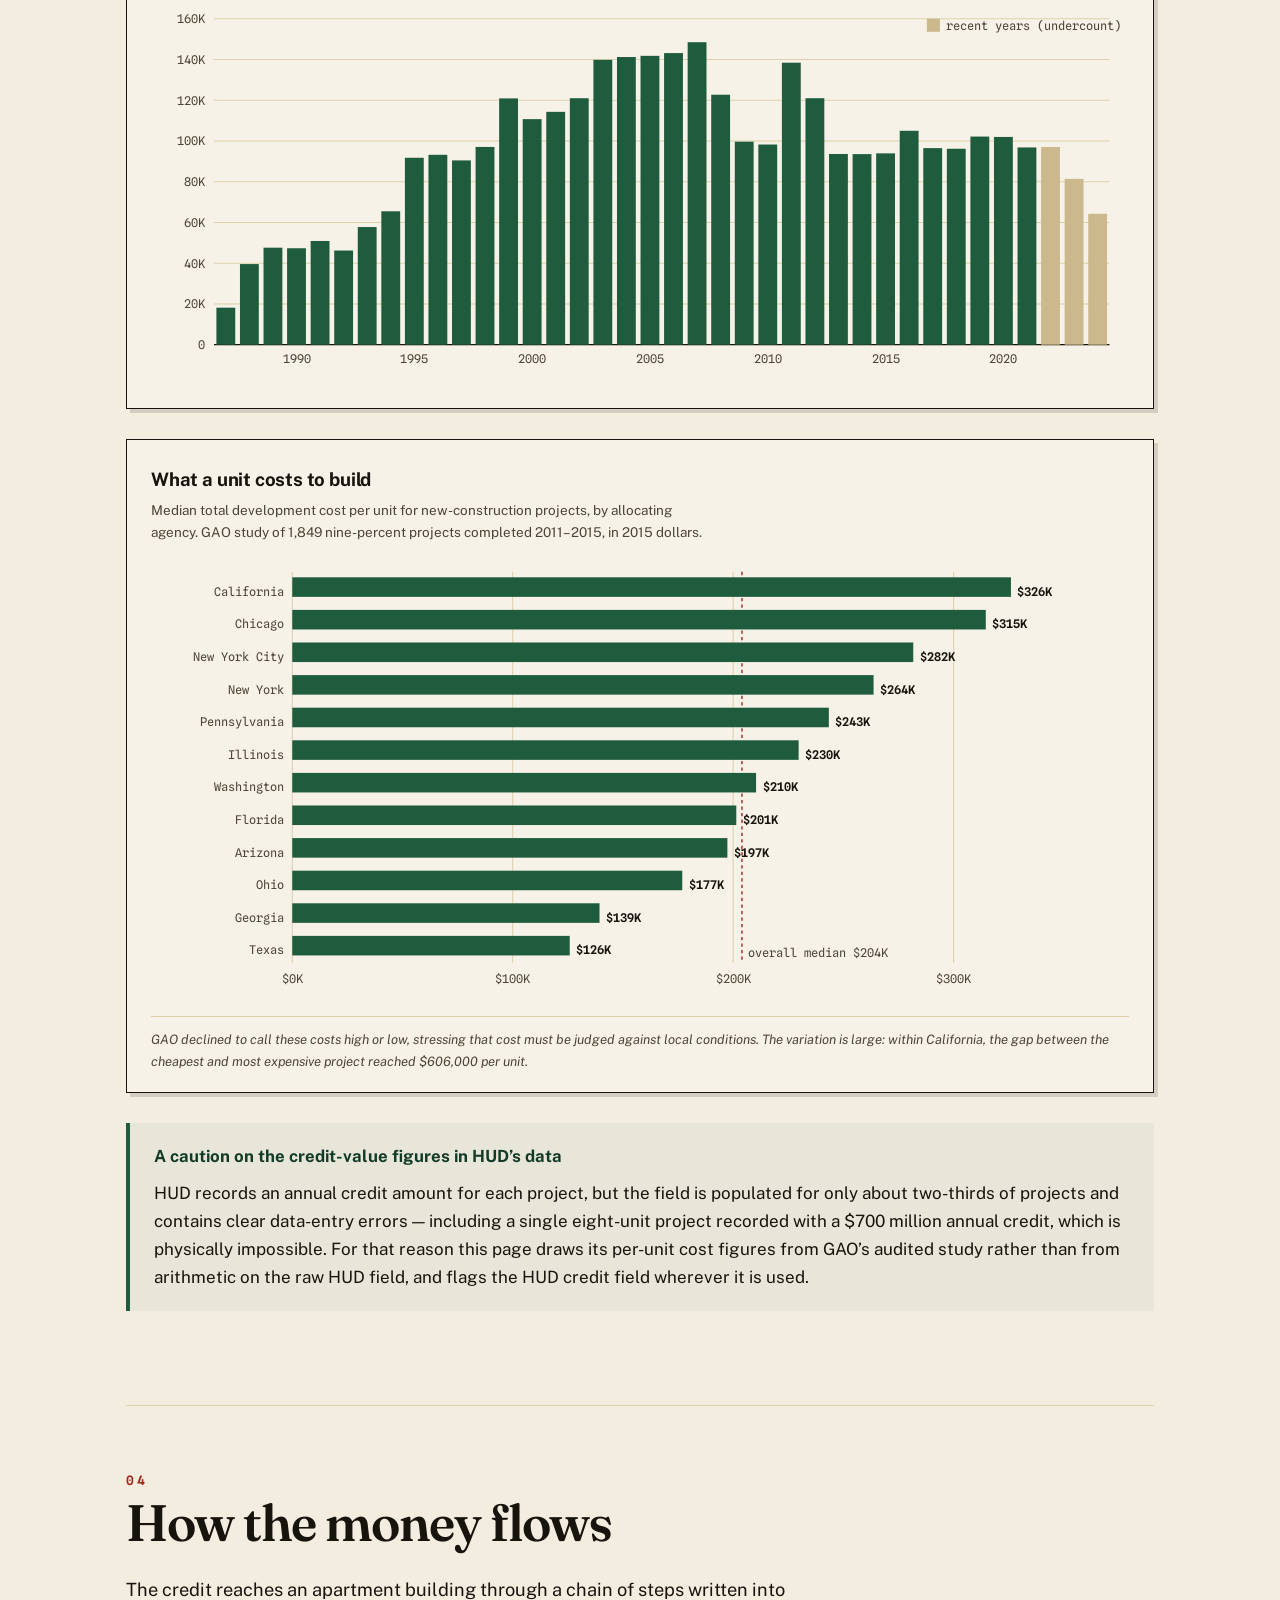
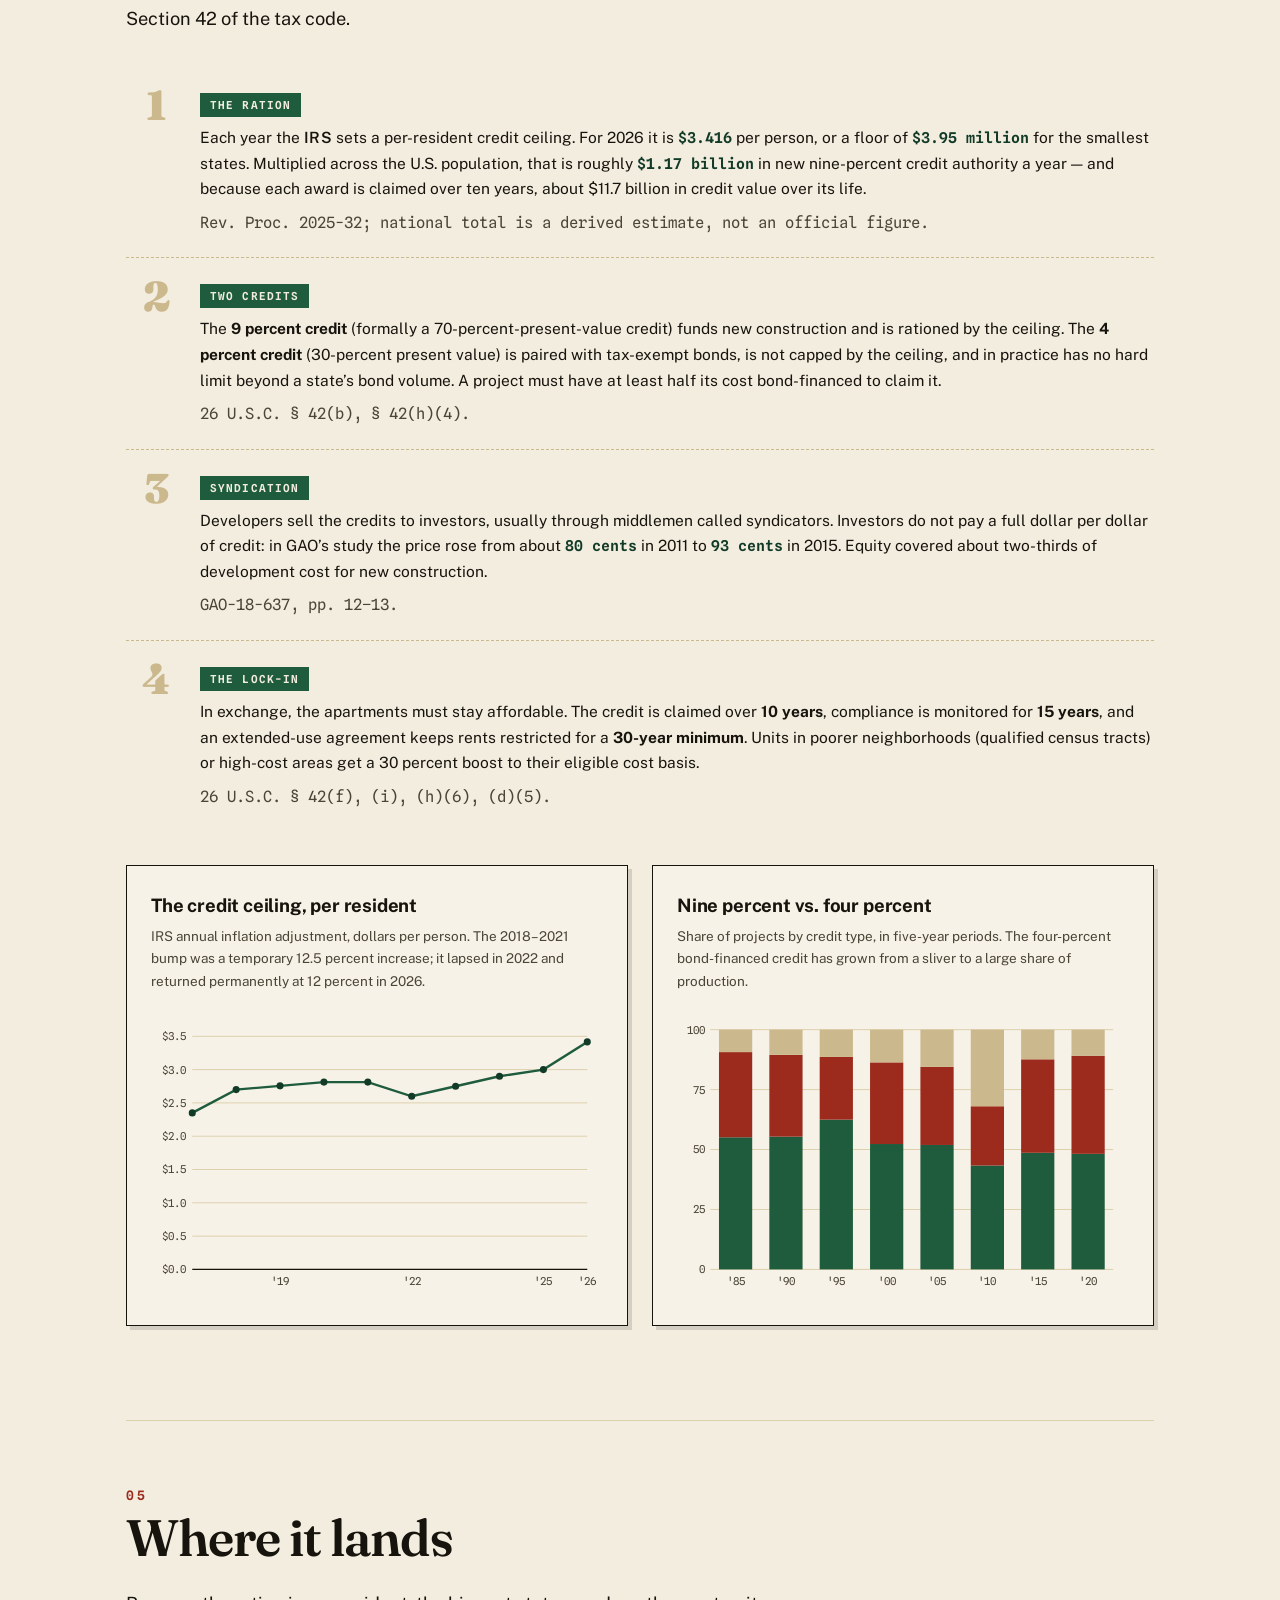
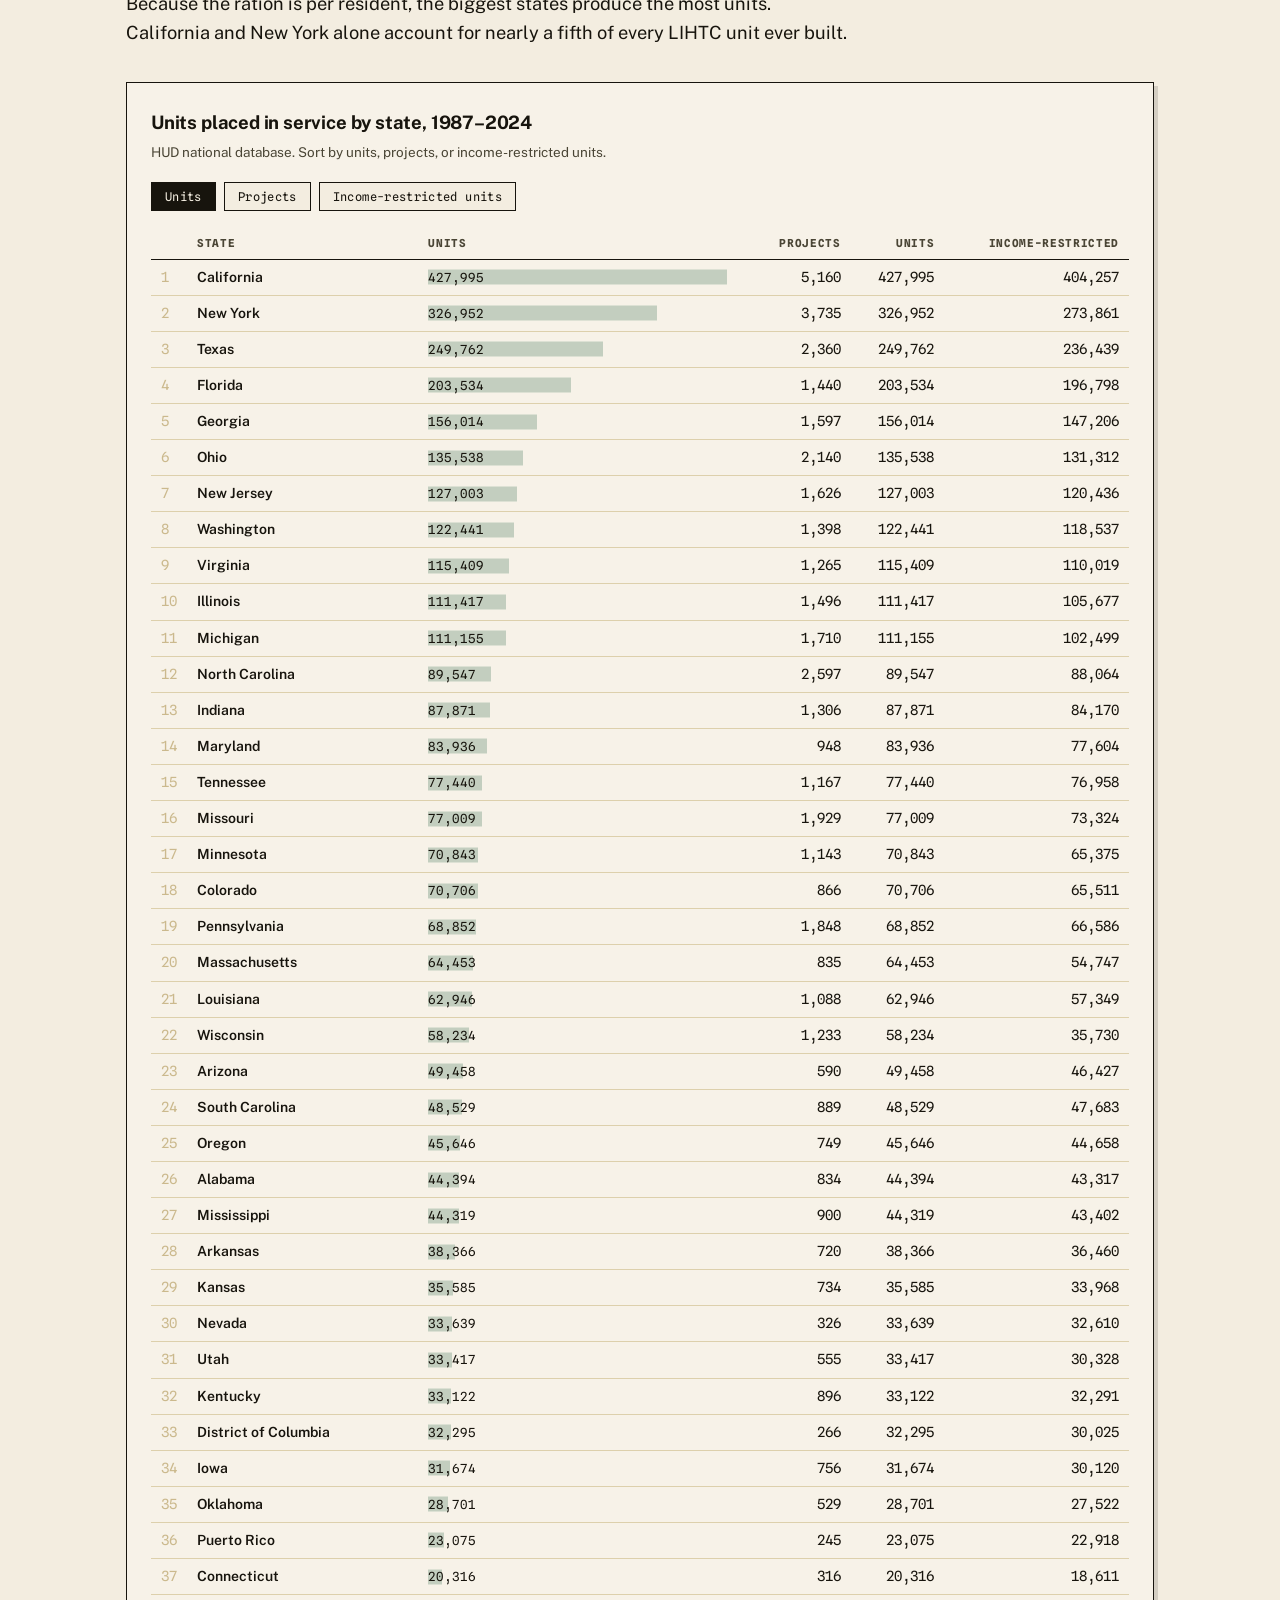
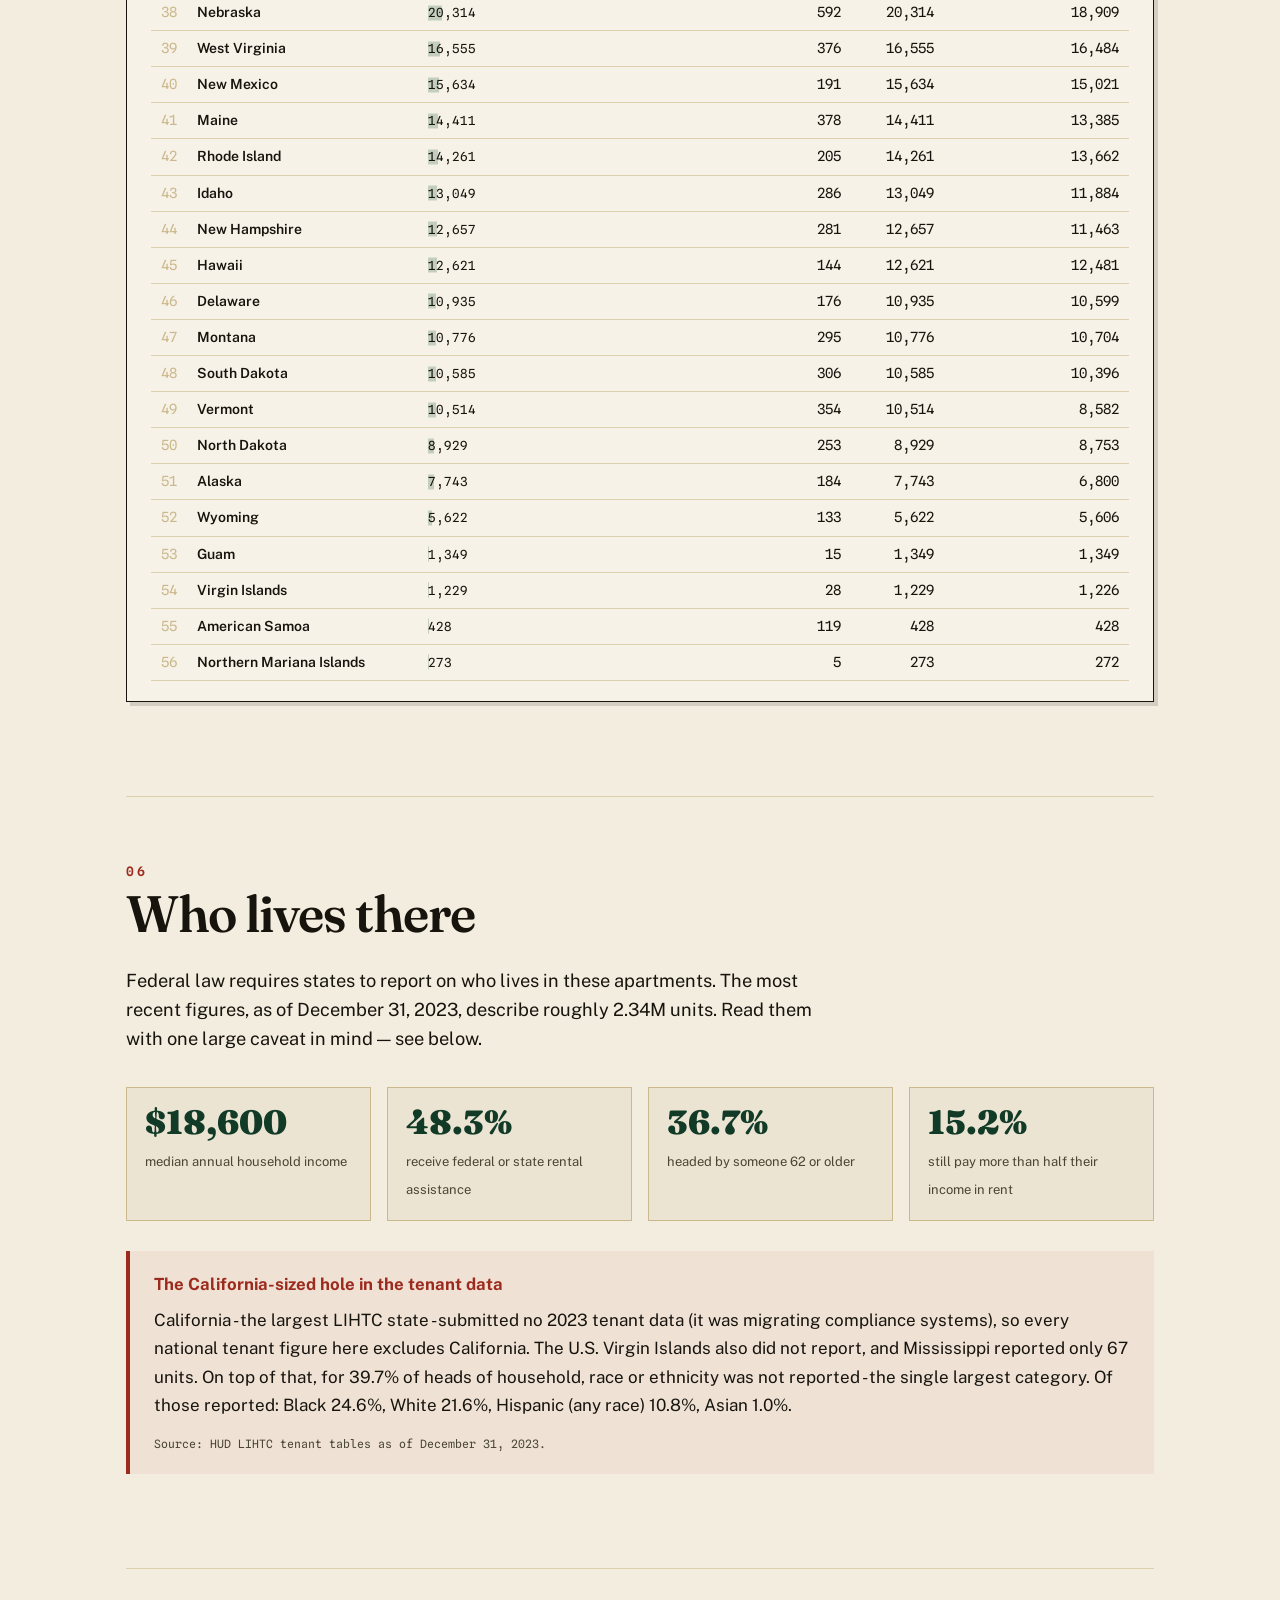
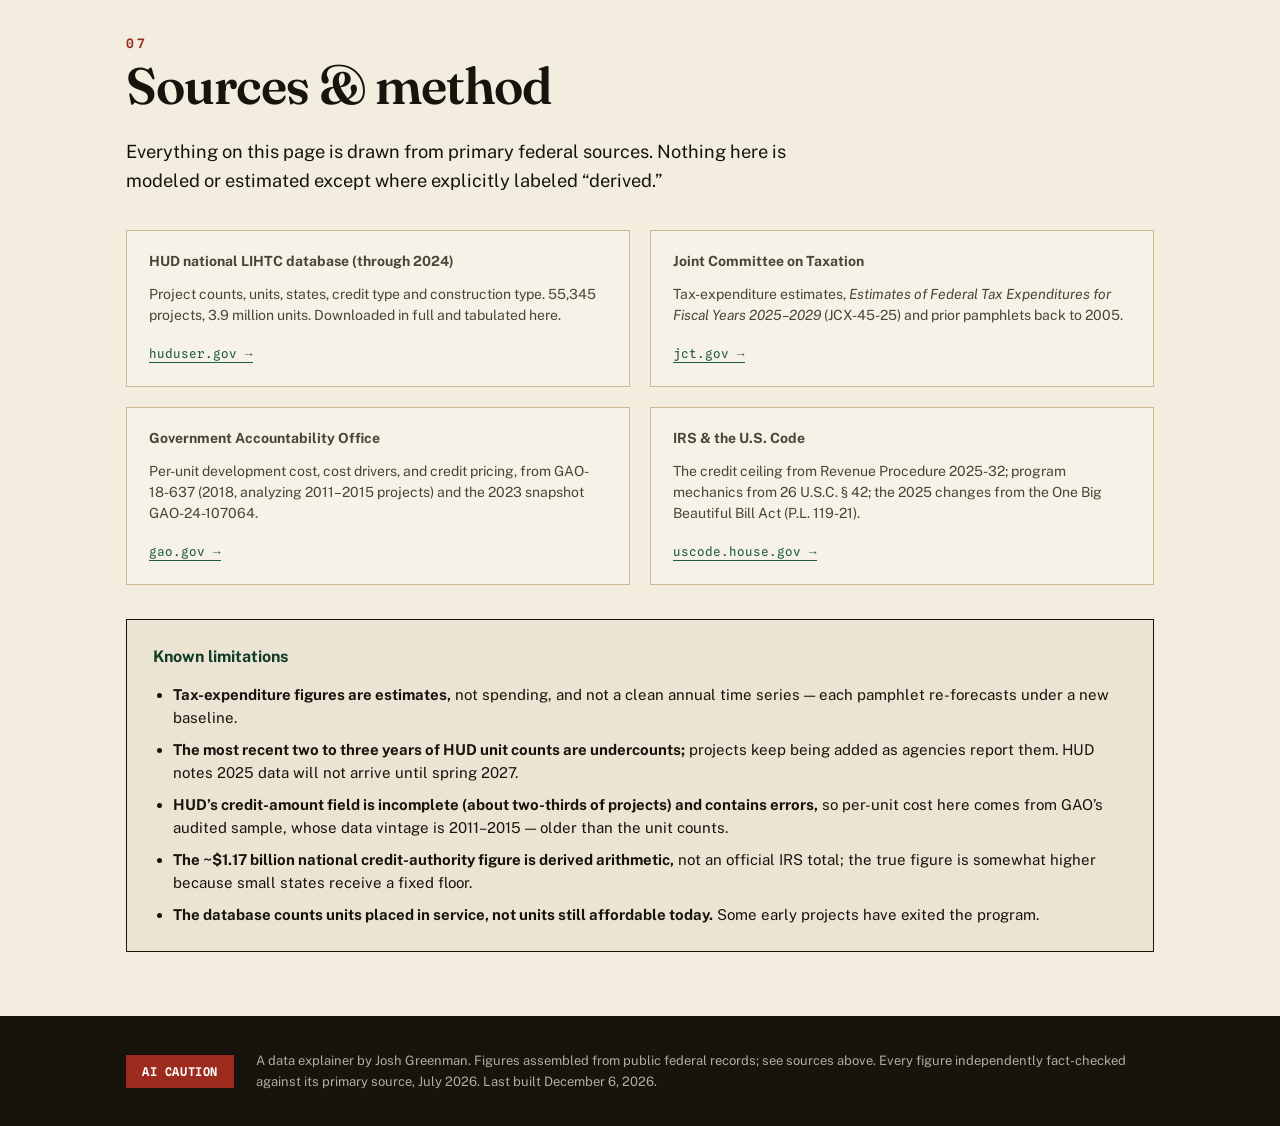
==== commit de75194b: "Cut AI-writing tells from page copy Rewrote sentences that read as machine-written (not-X-but-Y reve" ====
--- a/index.html
+++ b/index.html
@@ -4,7 +4,7 @@
 <meta charset="utf-8" />
 <meta name="viewport" content="width=device-width, initial-scale=1" />
 <title>The ledger: what the low-income housing tax credit costs, and what it buys</title>
-<meta name="description" content="A carefully sourced explainer on the Low-Income Housing Tax Credit (LIHTC) — its federal cost and the housing it produces, built entirely from HUD, IRS, the Joint Committee on Taxation and GAO." />
+<meta name="description" content="An explainer on the Low-Income Housing Tax Credit (LIHTC): its federal cost and the housing it produces, built entirely from HUD, IRS, the Joint Committee on Taxation and GAO." />
 <link rel="preconnect" href="https://fonts.googleapis.com">
 <link rel="preconnect" href="https://fonts.gstatic.com" crossorigin>
 <link href="https://fonts.googleapis.com/css2?family=Fraunces:opsz,wght@9..144,400;9..144,500;9..144,600;9..144,900&family=Public+Sans:ital,wght@0,400;0,500;0,600;0,700;1,400&family=Spline+Sans+Mono:wght@400;500;600&display=swap" rel="stylesheet">
@@ -19,11 +19,11 @@
       <div class="ledger-mark" aria-hidden="true">
         <span>DR</span><span>CR</span>
       </div>
-      <p class="kicker">A vetted civic explainer &middot; every figure sourced to the government that produced it</p>
+      <p class="kicker">A civic explainer &middot; every figure sourced to the government that produced it</p>
     </div>
     <h1>The ledger</h1>
-    <p class="subhead">What the low-income housing tax credit costs the federal treasury &mdash; and what it buys in return.</p>
-    <p class="byline">Built from the primary record: <abbr>HUD</abbr>&rsquo;s national database, the <abbr>IRS</abbr> tax code, the Joint Committee on Taxation and the Government Accountability Office. <span id="build-date"></span></p>
+    <p class="subhead">What the low-income housing tax credit costs the federal treasury, and what it buys in return.</p>
+    <p class="byline">Built from the primary record: the national database of the Department of Housing and Urban Development (<abbr>HUD</abbr>), the tax code as the Internal Revenue Service (<abbr>IRS</abbr>) applies it, the Joint Committee on Taxation and the Government Accountability Office. <span id="build-date"></span></p>
   </div>
 </header>
 
@@ -46,7 +46,7 @@
     <p class="sec-num">01</p>
     <h2>What the credit is</h2>
     <div class="lede">
-      <p>The Low-Income Housing Tax Credit is the largest federal program for building affordable rental housing in the United States. It works not by spending money but by <em>forgoing</em> it: the federal government hands states an annual ration of tax credits, states award them to developers through competition, and developers sell the credits to investors &mdash; banks and corporations &mdash; who use them to cut their own tax bills over ten years. The cash the investors pay becomes the equity that builds the apartments.</p>
+      <p>The Low-Income Housing Tax Credit (LIHTC) is the largest federal program for building affordable rental housing in the United States. It works by <em>forgoing</em> revenue: the federal government hands states an annual ration of tax credits, states award them to developers through competition, and developers sell the credits to investors &mdash; banks and corporations &mdash; who use them to cut their own tax bills over ten years. The cash the investors pay becomes the equity that builds the apartments.</p>
       <p>Because the subsidy flows through the tax code rather than an appropriations bill, no single agency tracks what it costs or what it produces. This page assembles that picture from the four federal bodies that each hold one piece of it.</p>
     </div>
 
@@ -78,18 +78,18 @@
   <section id="cost" class="reveal">
     <p class="sec-num">02</p>
     <h2>What it costs</h2>
-    <p class="sec-intro">The cost of the credit is not a line in a budget. It is an <strong>estimate of revenue the Treasury never collects</strong> because investors claim the credit. Two federal scorekeepers &mdash; the Joint Committee on Taxation and the Treasury&rsquo;s Office of Tax Analysis &mdash; publish these estimates each year.</p>
+    <p class="sec-intro">The cost of the credit is an <strong>estimate of revenue the Treasury never collects</strong> because investors claim the credit. Two federal scorekeepers &mdash; the Joint Committee on Taxation and the Treasury&rsquo;s Office of Tax Analysis &mdash; publish these estimates each year.</p>
 
     <div class="chart-card">
       <h3>Estimated federal revenue forgone for the credit</h3>
       <p class="chart-sub">Joint Committee on Taxation, individuals plus corporations, in billions of dollars per fiscal year. Bars are the current projection (pamphlet JCX-45-25, December 2025).</p>
       <div id="chart-taxexp" class="chart"></div>
-      <p class="chart-note">The steep climb after 2025 is not organic growth. It reflects the One Big Beautiful Bill Act (July 2025), which permanently raised each state&rsquo;s credit ceiling by 12 percent for buildings placed in service after December 31, 2025.</p>
+      <p class="chart-note">The steep climb after 2025 reflects the One Big Beautiful Bill Act (July 2025), which permanently raised each state&rsquo;s credit ceiling by 12 percent for buildings placed in service after December 31, 2025.</p>
     </div>
 
     <div class="callout warn">
-      <p class="callout-h">What a &ldquo;tax expenditure&rdquo; is &mdash; and is not</p>
-      <p>The figures above are <strong>tax-expenditure estimates</strong>: the revenue the Treasury forgoes because of the credit, calculated by holding taxpayer behavior fixed. This is <strong>not</strong> the same as the dollar value of credits states award, nor is it cash the government spends. The Joint Committee is explicit that a tax-expenditure figure is also not what repealing the credit would raise, because that would change behavior. Read these numbers as a careful proxy for the credit&rsquo;s federal cost, not a checkbook balance.</p>
+      <p class="callout-h">What a &ldquo;tax expenditure&rdquo; is and is not</p>
+      <p>The figures above are <strong>tax-expenditure estimates</strong>: the revenue the Treasury forgoes because of the credit, calculated by holding taxpayer behavior fixed. This is <strong>not</strong> the same as the dollar value of credits states award, nor is it cash the government spends. The Joint Committee is explicit that a tax-expenditure figure is also not what repealing the credit would raise, because that would change behavior. Read these numbers as a proxy for the credit&rsquo;s federal cost.</p>
       <p class="src-line">Source: Joint Committee on Taxation, <cite>Estimates of Federal Tax Expenditures for Fiscal Years 2025&ndash;2029</cite> (JCX-45-25), pp. 2, 23&ndash;25.</p>
     </div>
 
@@ -121,7 +121,7 @@
       <h3>What a unit costs to build</h3>
       <p class="chart-sub">Median total development cost per unit for new-construction projects, by allocating agency. GAO study of 1,849 nine-percent projects completed 2011&ndash;2015, in 2015 dollars.</p>
       <div id="chart-gao" class="chart"></div>
-      <p class="chart-note">GAO deliberately declined to call these costs high or low, stressing that cost must be judged against local conditions. The variation is large: within California, the gap between the cheapest and most expensive project reached $606,000 per unit.</p>
+      <p class="chart-note">GAO declined to call these costs high or low, stressing that cost must be judged against local conditions. The variation is large: within California, the gap between the cheapest and most expensive project reached $606,000 per unit.</p>
     </div>
 
     <div class="callout">
@@ -134,7 +134,7 @@
   <section id="flow" class="reveal">
     <p class="sec-num">04</p>
     <h2>How the money flows</h2>
-    <p class="sec-intro">The credit reaches an apartment building through a chain of steps written into Section 42 of the tax code. Follow the dollar.</p>
+    <p class="sec-intro">The credit reaches an apartment building through a chain of steps written into Section 42 of the tax code.</p>
 
     <ol class="flow">
       <li>
@@ -224,7 +224,7 @@
     </div>
 
     <div class="method-notes">
-      <p class="mini-h">Known limitations, stated plainly</p>
+      <p class="mini-h">Known limitations</p>
       <ul>
         <li><strong>Tax-expenditure figures are estimates,</strong> not spending, and not a clean annual time series &mdash; each pamphlet re-forecasts under a new baseline.</li>
         <li><strong>The most recent two to three years of HUD unit counts are undercounts;</strong> projects keep being added as agencies report them. HUD notes 2025 data will not arrive until spring 2027.</li>
@@ -247,7 +247,7 @@
 <div id="ai-popover" class="ai-popover" role="dialog" aria-label="A note on AI and accuracy" hidden>
   <button class="ai-close" aria-label="Close">&times;</button>
   <p class="ai-pop-h">A note on accuracy</p>
-  <p>This page was assembled with the help of AI, working from primary federal documents. Every headline figure was extracted directly from the source named beside it and cross-checked, but AI can still introduce error. Before citing any number, confirm it against the original source linked in &ldquo;Sources &amp; method.&rdquo; Treat this as a guide to the record, not a replacement for it.</p>
+  <p>This page was assembled with the help of AI, working from primary federal documents. Every headline figure was extracted directly from the source named beside it and cross-checked, but AI can still introduce error. Before citing any number, confirm it against the original source linked in &ldquo;Sources &amp; method.&rdquo; Treat this as a guide to the record.</p>
 </div>
 
 <script src="app.js"></script>
--- a/style.css
+++ b/style.css
@@ -196,6 +196,7 @@
   padding:6px 13px;cursor:pointer;transition:all .15s;
 }
 .table-controls button.active,.table-controls button:hover{background:var(--ink);color:var(--paper)}
+#state-table{overflow-x:auto}
 .stbl{width:100%;border-collapse:collapse;font-size:14px}
 .stbl th{
   text-align:left;font-family:var(--mono);font-size:11px;letter-spacing:.06em;
